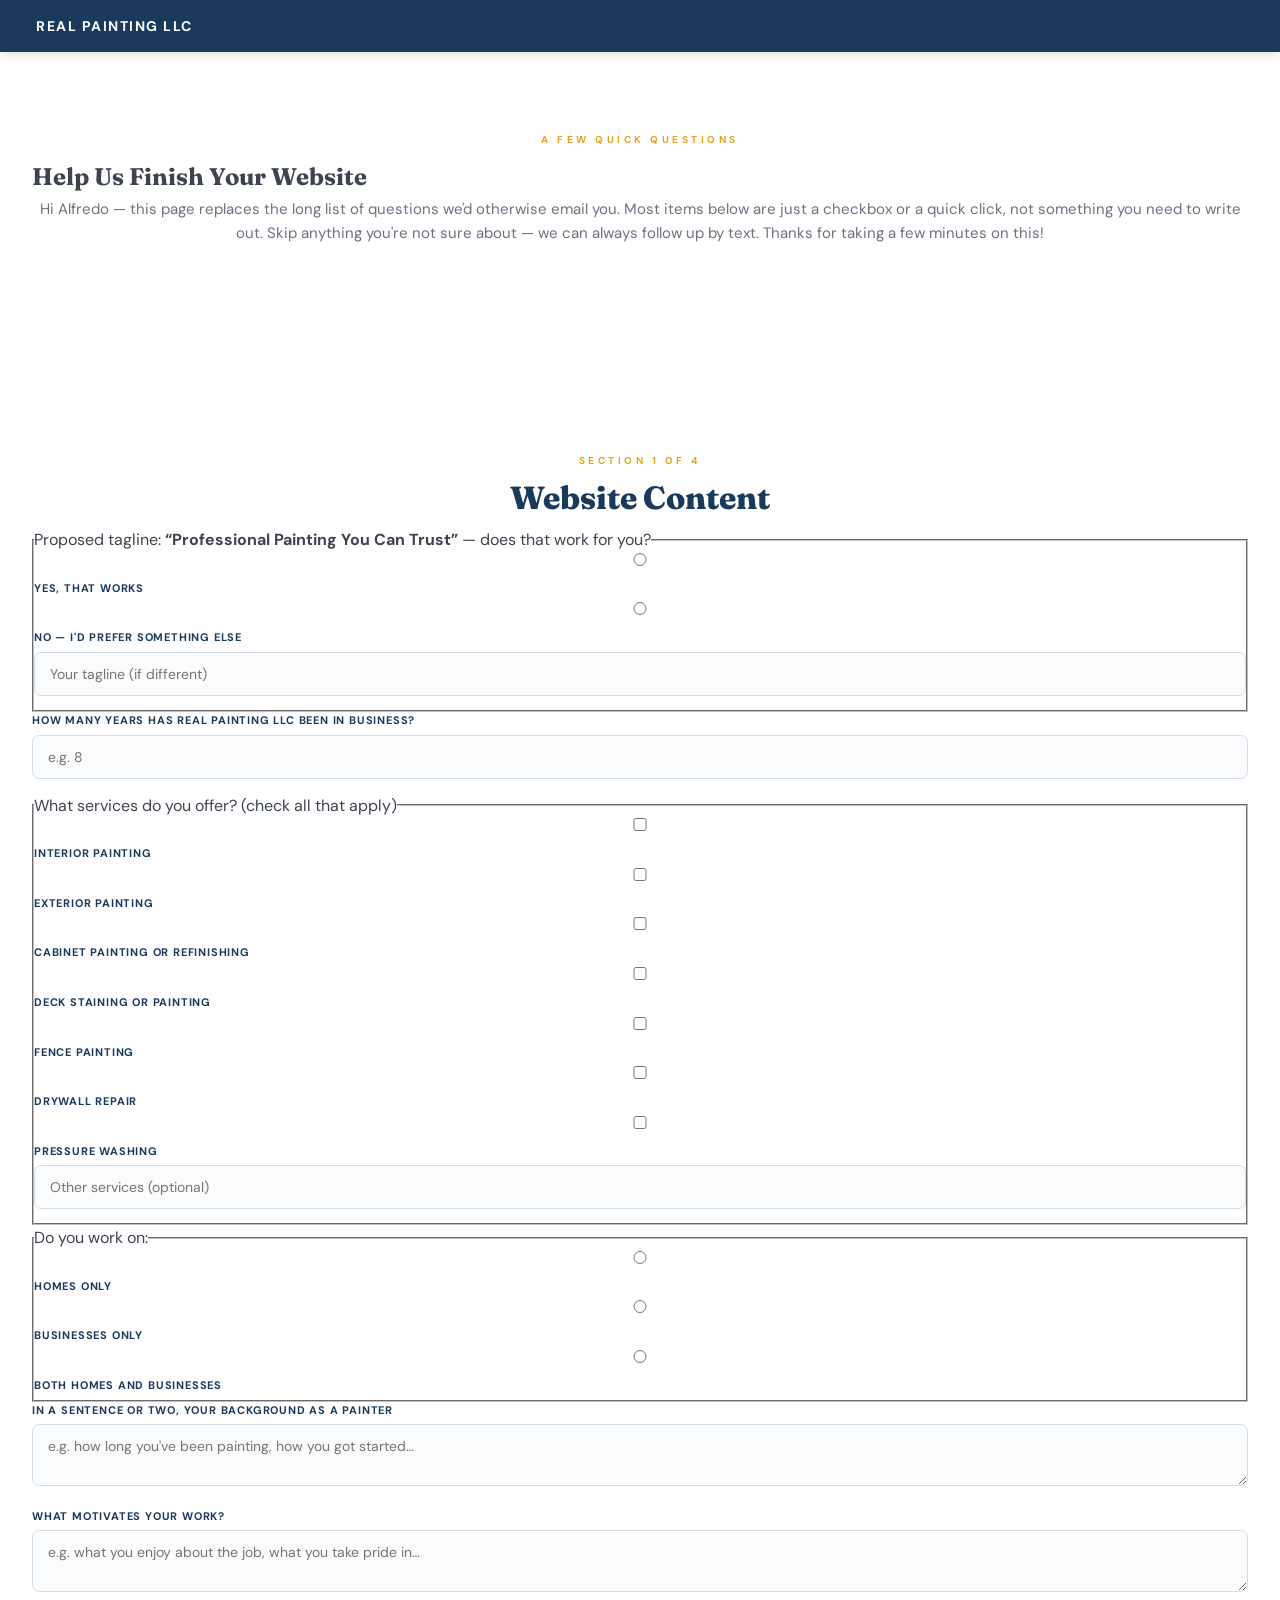
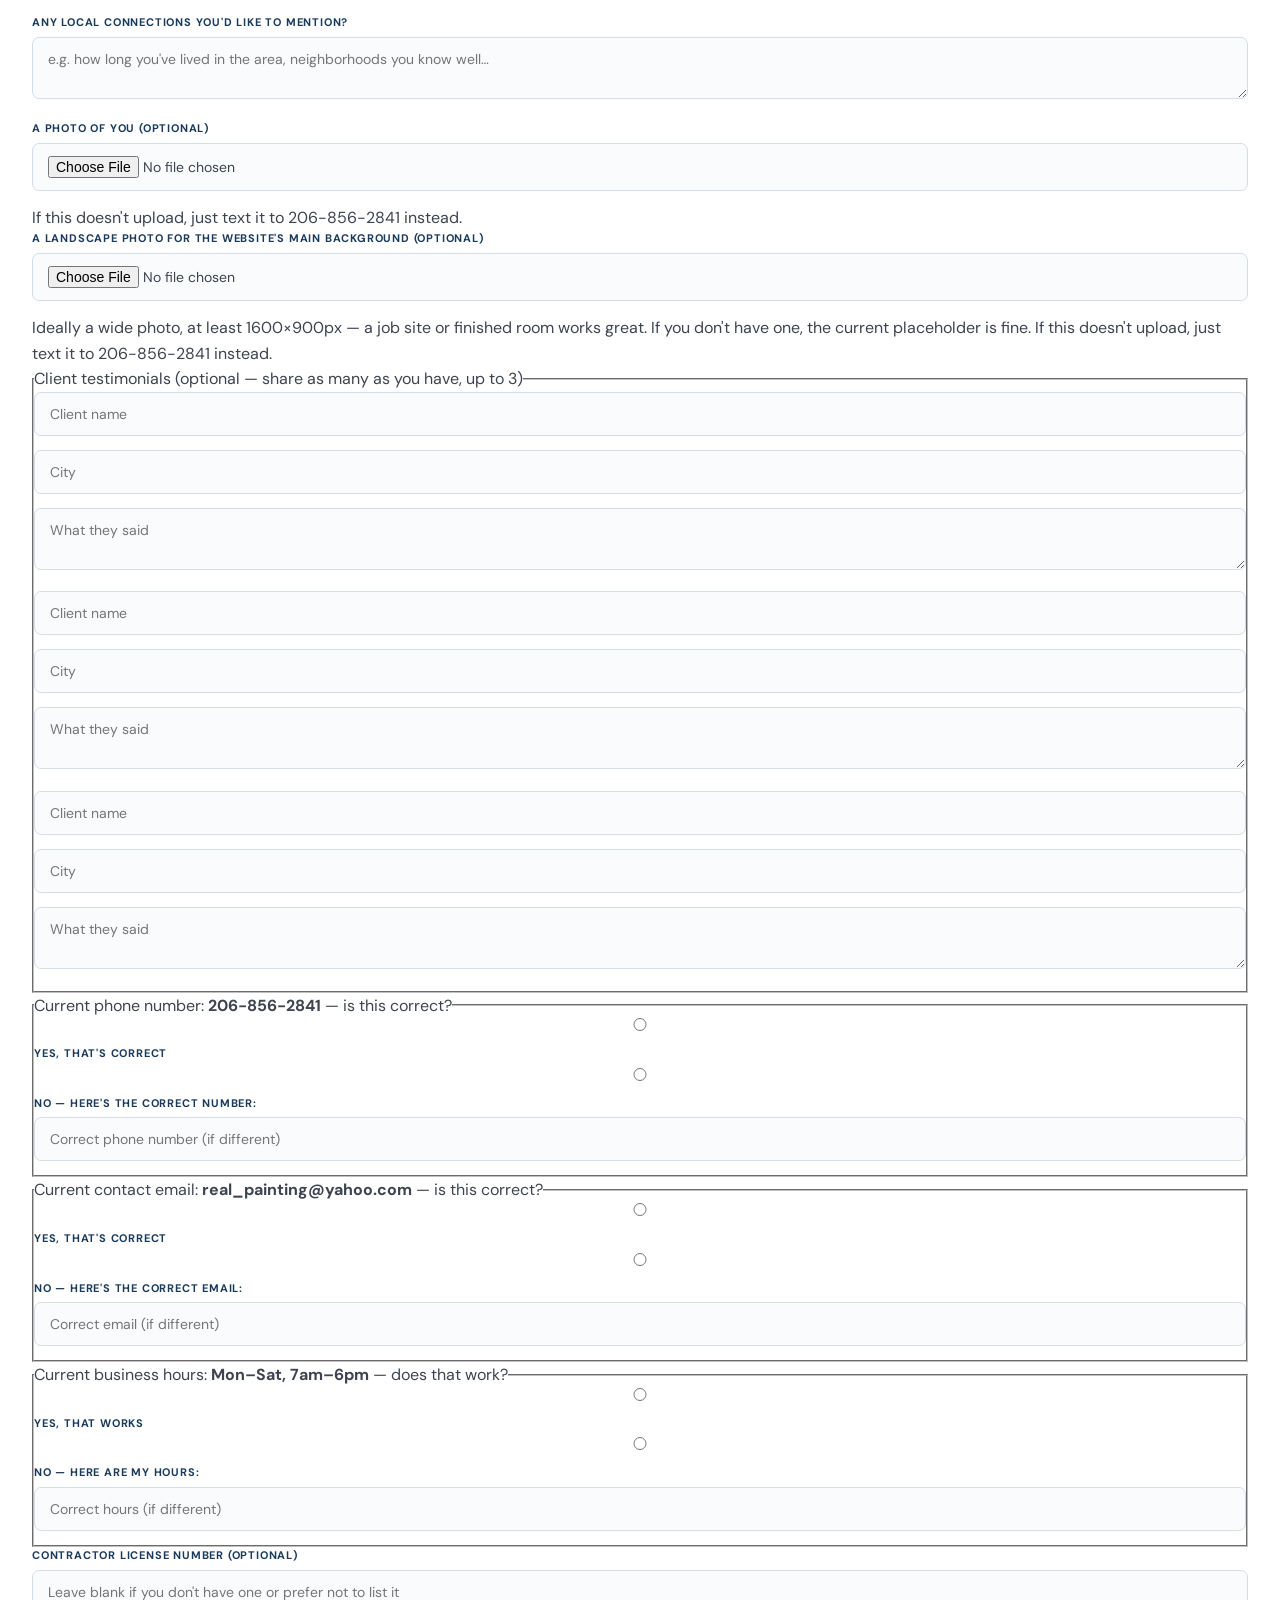
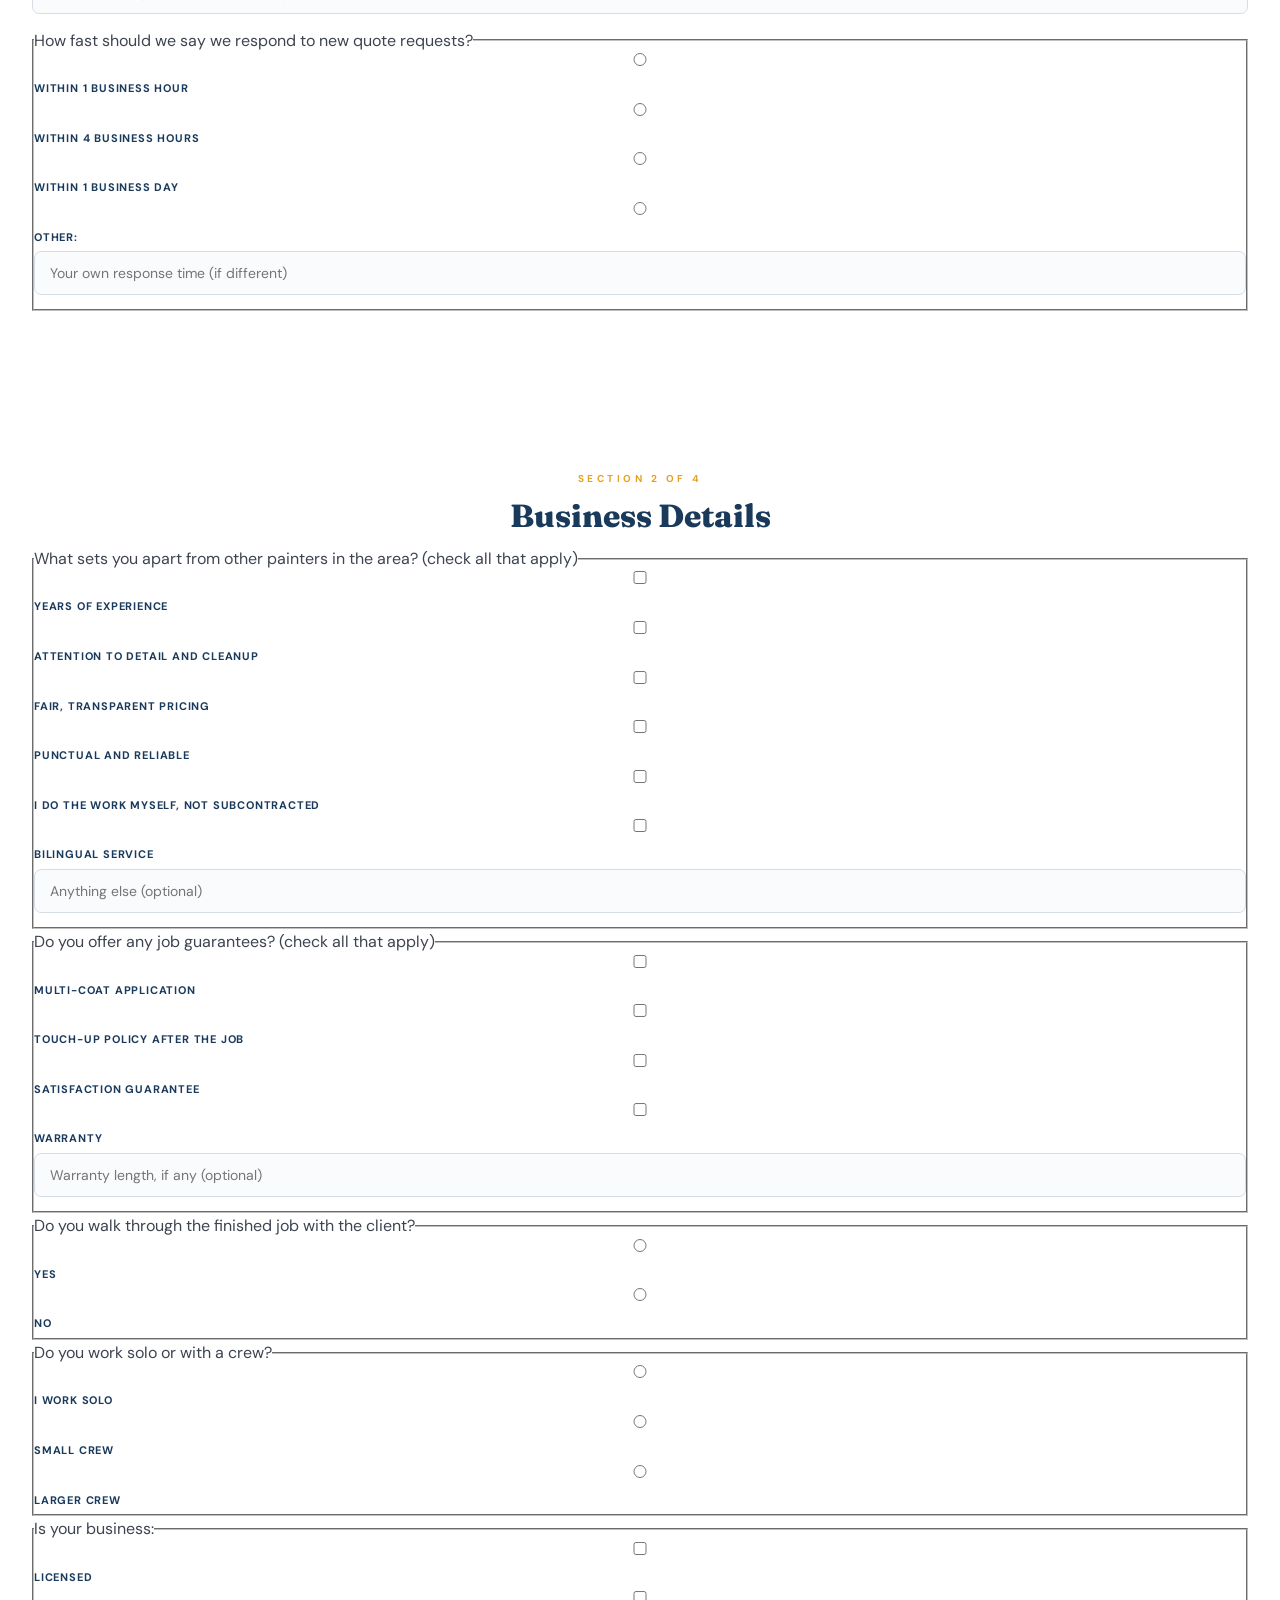
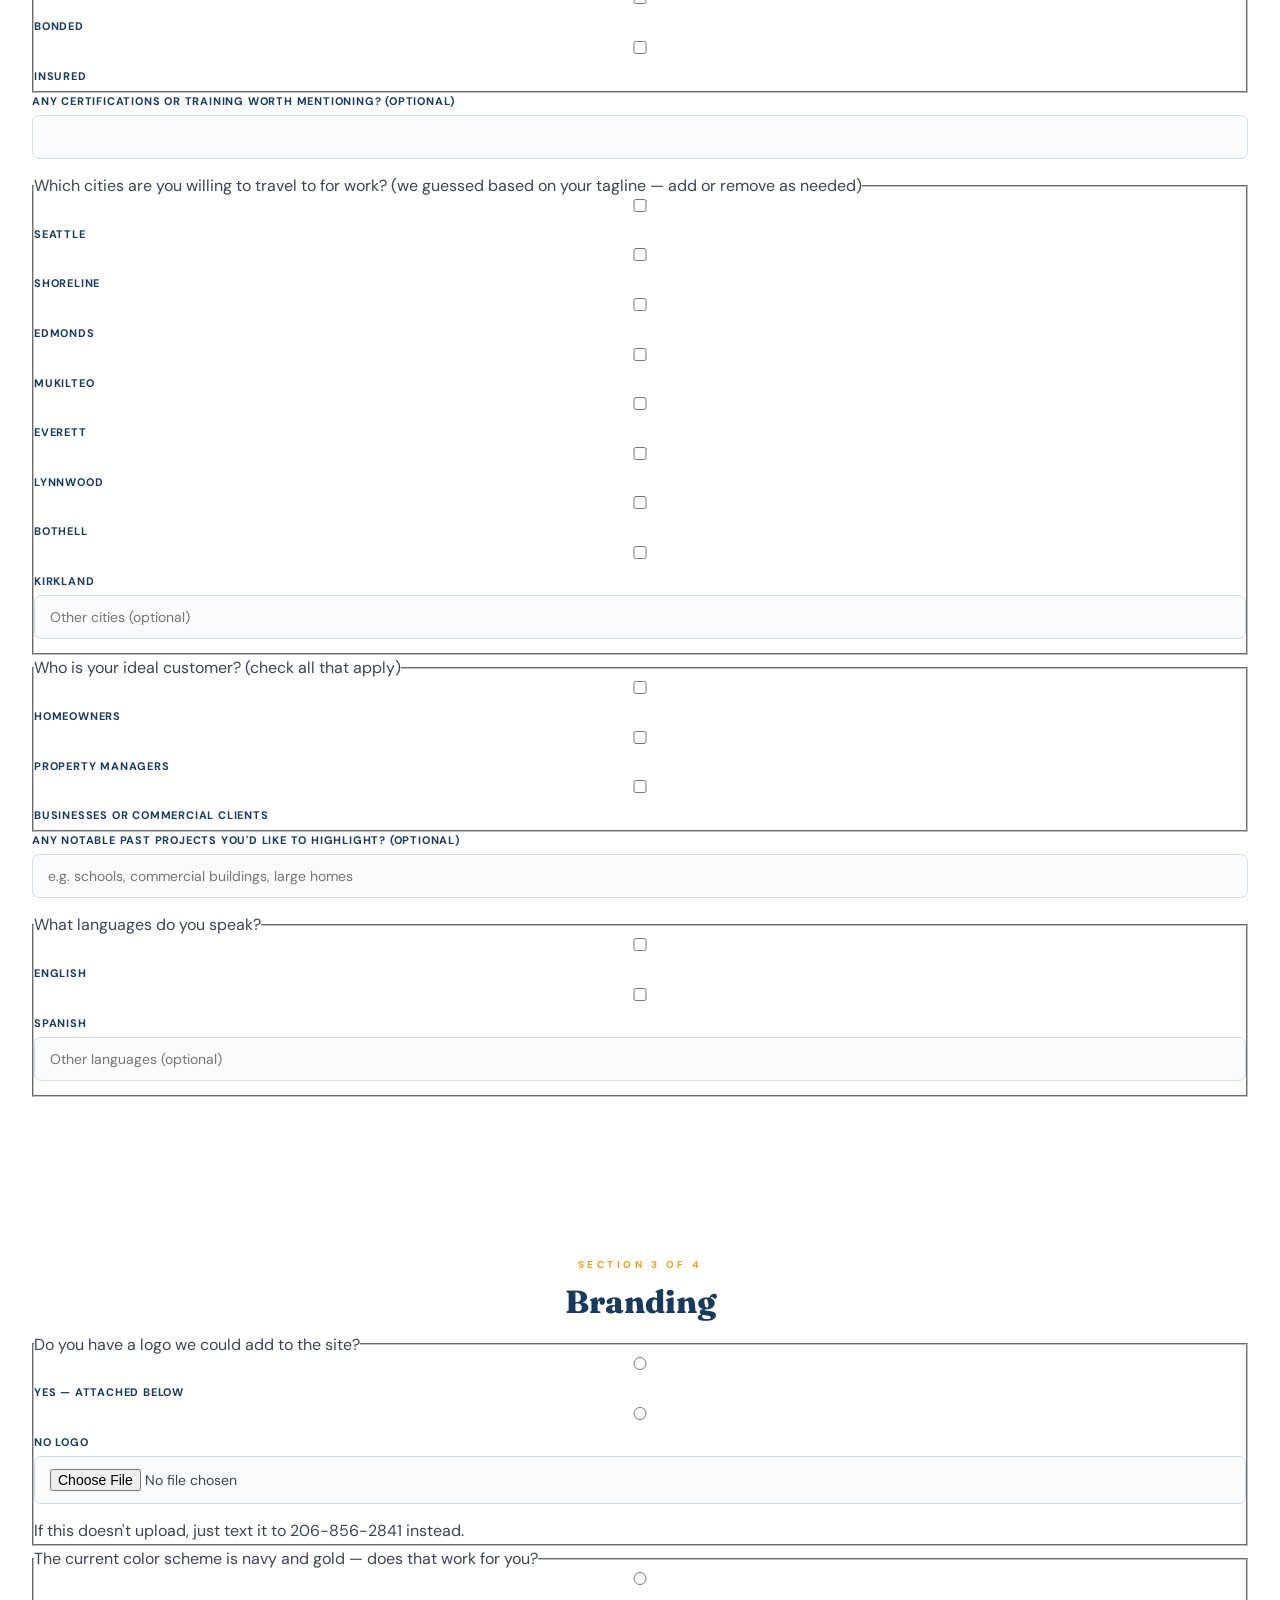
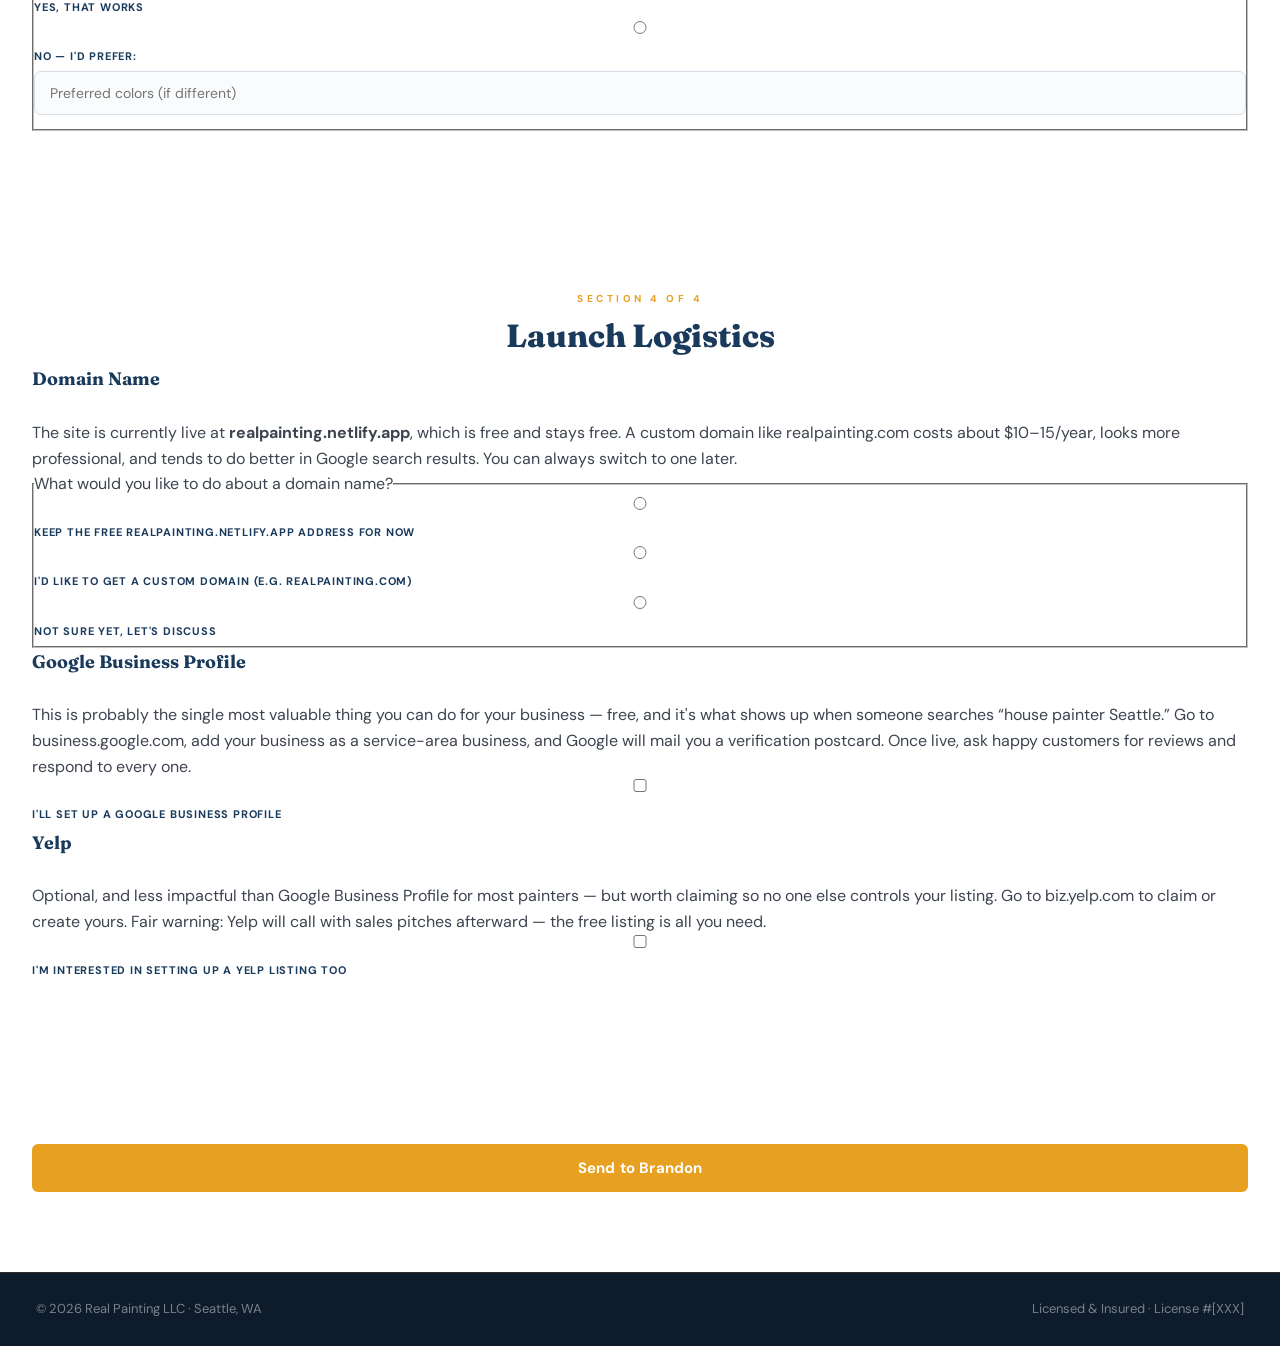
==== client-questions.html @ 7d9bef11 "feat: add client intake form page" ====
<!DOCTYPE html>
<html lang="en">
<head>
  <meta charset="UTF-8">
  <meta name="viewport" content="width=device-width, initial-scale=1.0">
  <meta name="robots" content="noindex, nofollow">
  <title>Real Painting LLC — A Few Quick Questions</title>
  <link rel="preconnect" href="https://fonts.googleapis.com">
  <link rel="preconnect" href="https://fonts.gstatic.com" crossorigin>
  <link href="https://fonts.googleapis.com/css2?family=DM+Sans:opsz,wght@9..40,400;9..40,500;9..40,600;9..40,700&family=Fraunces:opsz,wght@9..144,700;9..144,800&display=swap" rel="stylesheet">
  <link rel="stylesheet" href="style.css">
</head>
<body>

  <header>
    <nav id="main-nav" aria-label="Main navigation">
      <a href="index.html" class="nav-logo">REAL PAINTING LLC</a>
    </nav>
  </header>

  <main>

  <section id="intro">
    <p class="section-label">A FEW QUICK QUESTIONS</p>
    <h1>Help Us Finish Your Website</h1>
    <p class="section-intro">Hi Alfredo — this page replaces the long list of questions we'd otherwise email you. Most items below are just a checkbox or a quick click, not something you need to write out. Skip anything you're not sure about — we can always follow up by text. Thanks for taking a few minutes on this!</p>
  </section>

  <form name="client-intake" method="POST" action="/client-questions.html" data-netlify="true" netlify-honeypot="bot-field" class="contact-form" id="intake-form">
    <input type="hidden" name="form-name" value="client-intake">
    <p hidden>
      <label>Don't fill this out if you're human: <input name="bot-field"></label>
    </p>

    <section class="intake-section" id="website-content">
      <p class="section-label">SECTION 1 OF 4</p>
      <h2>Website Content</h2>
      <div class="intake-fields">

        <fieldset class="field">
          <legend class="field-question">Proposed tagline: <strong>&ldquo;Professional Painting You Can Trust&rdquo;</strong> — does that work for you?</legend>
          <div class="choice-group">
            <label class="choice"><input type="radio" name="tagline_ok" value="yes"> Yes, that works</label>
            <label class="choice"><input type="radio" name="tagline_ok" value="no"> No — I'd prefer something else</label>
          </div>
          <input type="text" name="tagline_alt" placeholder="Your tagline (if different)">
        </fieldset>

        <div class="field">
          <label for="years_in_business">How many years has Real Painting LLC been in business?</label>
          <input type="number" id="years_in_business" name="years_in_business" min="0" placeholder="e.g. 8">
        </div>

        <fieldset class="field">
          <legend class="field-question">What services do you offer? (check all that apply)</legend>
          <div class="choice-group">
            <label class="choice"><input type="checkbox" name="services" value="Interior painting"> Interior painting</label>
            <label class="choice"><input type="checkbox" name="services" value="Exterior painting"> Exterior painting</label>
            <label class="choice"><input type="checkbox" name="services" value="Cabinet painting or refinishing"> Cabinet painting or refinishing</label>
            <label class="choice"><input type="checkbox" name="services" value="Deck staining or painting"> Deck staining or painting</label>
            <label class="choice"><input type="checkbox" name="services" value="Fence painting"> Fence painting</label>
            <label class="choice"><input type="checkbox" name="services" value="Drywall repair"> Drywall repair</label>
            <label class="choice"><input type="checkbox" name="services" value="Pressure washing"> Pressure washing</label>
          </div>
          <input type="text" name="services_other" placeholder="Other services (optional)">
        </fieldset>

        <fieldset class="field">
          <legend class="field-question">Do you work on:</legend>
          <div class="choice-group">
            <label class="choice"><input type="radio" name="client_type" value="Homes only"> Homes only</label>
            <label class="choice"><input type="radio" name="client_type" value="Businesses only"> Businesses only</label>
            <label class="choice"><input type="radio" name="client_type" value="Both homes and businesses"> Both homes and businesses</label>
          </div>
        </fieldset>

        <div class="field">
          <label for="bio_background">In a sentence or two, your background as a painter</label>
          <textarea id="bio_background" name="bio_background" rows="2" placeholder="e.g. how long you've been painting, how you got started…"></textarea>
        </div>

        <div class="field">
          <label for="bio_motivation">What motivates your work?</label>
          <textarea id="bio_motivation" name="bio_motivation" rows="2" placeholder="e.g. what you enjoy about the job, what you take pride in…"></textarea>
        </div>

        <div class="field">
          <label for="bio_local">Any local connections you'd like to mention?</label>
          <textarea id="bio_local" name="bio_local" rows="2" placeholder="e.g. how long you've lived in the area, neighborhoods you know well…"></textarea>
        </div>

        <div class="field">
          <label for="headshot">A photo of you (optional)</label>
          <input type="file" id="headshot" name="headshot" accept="image/*">
          <p class="field-help">If this doesn't upload, just text it to 206-856-2841 instead.</p>
        </div>

        <div class="field">
          <label for="hero_photo">A landscape photo for the website's main background (optional)</label>
          <input type="file" id="hero_photo" name="hero_photo" accept="image/*">
          <p class="field-help">Ideally a wide photo, at least 1600×900px — a job site or finished room works great. If you don't have one, the current placeholder is fine. If this doesn't upload, just text it to 206-856-2841 instead.</p>
        </div>

        <fieldset class="field">
          <legend class="field-question">Client testimonials (optional — share as many as you have, up to 3)</legend>
          <div class="testimonial-fields">
            <input type="text" name="testimonial1_name" placeholder="Client name">
            <input type="text" name="testimonial1_city" placeholder="City">
            <textarea name="testimonial1_quote" rows="2" placeholder="What they said"></textarea>
          </div>
          <div class="testimonial-fields">
            <input type="text" name="testimonial2_name" placeholder="Client name">
            <input type="text" name="testimonial2_city" placeholder="City">
            <textarea name="testimonial2_quote" rows="2" placeholder="What they said"></textarea>
          </div>
          <div class="testimonial-fields">
            <input type="text" name="testimonial3_name" placeholder="Client name">
            <input type="text" name="testimonial3_city" placeholder="City">
            <textarea name="testimonial3_quote" rows="2" placeholder="What they said"></textarea>
          </div>
        </fieldset>

        <fieldset class="field">
          <legend class="field-question">Current phone number: <strong>206-856-2841</strong> — is this correct?</legend>
          <div class="choice-group">
            <label class="choice"><input type="radio" name="phone_ok" value="yes"> Yes, that's correct</label>
            <label class="choice"><input type="radio" name="phone_ok" value="no"> No — here's the correct number:</label>
          </div>
          <input type="text" name="phone_correction" placeholder="Correct phone number (if different)">
        </fieldset>

        <fieldset class="field">
          <legend class="field-question">Current contact email: <strong>real_painting@yahoo.com</strong> — is this correct?</legend>
          <div class="choice-group">
            <label class="choice"><input type="radio" name="email_ok" value="yes"> Yes, that's correct</label>
            <label class="choice"><input type="radio" name="email_ok" value="no"> No — here's the correct email:</label>
          </div>
          <input type="text" name="email_correction" placeholder="Correct email (if different)">
        </fieldset>

        <fieldset class="field">
          <legend class="field-question">Current business hours: <strong>Mon–Sat, 7am–6pm</strong> — does that work?</legend>
          <div class="choice-group">
            <label class="choice"><input type="radio" name="hours_ok" value="yes"> Yes, that works</label>
            <label class="choice"><input type="radio" name="hours_ok" value="no"> No — here are my hours:</label>
          </div>
          <input type="text" name="hours_correction" placeholder="Correct hours (if different)">
        </fieldset>

        <div class="field">
          <label for="license_number">Contractor license number (optional)</label>
          <input type="text" id="license_number" name="license_number" placeholder="Leave blank if you don't have one or prefer not to list it">
        </div>

        <fieldset class="field">
          <legend class="field-question">How fast should we say we respond to new quote requests?</legend>
          <div class="choice-group">
            <label class="choice"><input type="radio" name="response_time" value="Within 1 business hour"> Within 1 business hour</label>
            <label class="choice"><input type="radio" name="response_time" value="Within 4 business hours"> Within 4 business hours</label>
            <label class="choice"><input type="radio" name="response_time" value="Within 1 business day"> Within 1 business day</label>
            <label class="choice"><input type="radio" name="response_time" value="other"> Other:</label>
          </div>
          <input type="text" name="response_time_other" placeholder="Your own response time (if different)">
        </fieldset>

      </div>
    </section>

    <section class="intake-section" id="business-details">
      <p class="section-label">SECTION 2 OF 4</p>
      <h2>Business Details</h2>
      <div class="intake-fields">

        <fieldset class="field">
          <legend class="field-question">What sets you apart from other painters in the area? (check all that apply)</legend>
          <div class="choice-group">
            <label class="choice"><input type="checkbox" name="differentiators" value="Years of experience"> Years of experience</label>
            <label class="choice"><input type="checkbox" name="differentiators" value="Attention to detail and cleanup"> Attention to detail and cleanup</label>
            <label class="choice"><input type="checkbox" name="differentiators" value="Fair, transparent pricing"> Fair, transparent pricing</label>
            <label class="choice"><input type="checkbox" name="differentiators" value="Punctual and reliable"> Punctual and reliable</label>
            <label class="choice"><input type="checkbox" name="differentiators" value="I do the work myself, not subcontracted"> I do the work myself, not subcontracted</label>
            <label class="choice"><input type="checkbox" name="differentiators" value="Bilingual service"> Bilingual service</label>
          </div>
          <input type="text" name="differentiators_other" placeholder="Anything else (optional)">
        </fieldset>

        <fieldset class="field">
          <legend class="field-question">Do you offer any job guarantees? (check all that apply)</legend>
          <div class="choice-group">
            <label class="choice"><input type="checkbox" name="guarantees" value="Multi-coat application"> Multi-coat application</label>
            <label class="choice"><input type="checkbox" name="guarantees" value="Touch-up policy after the job"> Touch-up policy after the job</label>
            <label class="choice"><input type="checkbox" name="guarantees" value="Satisfaction guarantee"> Satisfaction guarantee</label>
            <label class="choice"><input type="checkbox" name="guarantees" value="Warranty"> Warranty</label>
          </div>
          <input type="text" name="warranty_length" placeholder="Warranty length, if any (optional)">
        </fieldset>

        <fieldset class="field">
          <legend class="field-question">Do you walk through the finished job with the client?</legend>
          <div class="choice-group">
            <label class="choice"><input type="radio" name="walkthrough" value="yes"> Yes</label>
            <label class="choice"><input type="radio" name="walkthrough" value="no"> No</label>
          </div>
        </fieldset>

        <fieldset class="field">
          <legend class="field-question">Do you work solo or with a crew?</legend>
          <div class="choice-group">
            <label class="choice"><input type="radio" name="crew_size" value="I work solo"> I work solo</label>
            <label class="choice"><input type="radio" name="crew_size" value="Small crew"> Small crew</label>
            <label class="choice"><input type="radio" name="crew_size" value="Larger crew"> Larger crew</label>
          </div>
        </fieldset>

        <fieldset class="field">
          <legend class="field-question">Is your business:</legend>
          <div class="choice-group">
            <label class="choice"><input type="checkbox" name="business_status" value="Licensed"> Licensed</label>
            <label class="choice"><input type="checkbox" name="business_status" value="Bonded"> Bonded</label>
            <label class="choice"><input type="checkbox" name="business_status" value="Insured"> Insured</label>
          </div>
        </fieldset>

        <div class="field">
          <label for="certifications">Any certifications or training worth mentioning? (optional)</label>
          <input type="text" id="certifications" name="certifications">
        </div>

        <fieldset class="field">
          <legend class="field-question">Which cities are you willing to travel to for work? (we guessed based on your tagline — add or remove as needed)</legend>
          <div class="choice-group">
            <label class="choice"><input type="checkbox" name="service_cities" value="Seattle"> Seattle</label>
            <label class="choice"><input type="checkbox" name="service_cities" value="Shoreline"> Shoreline</label>
            <label class="choice"><input type="checkbox" name="service_cities" value="Edmonds"> Edmonds</label>
            <label class="choice"><input type="checkbox" name="service_cities" value="Mukilteo"> Mukilteo</label>
            <label class="choice"><input type="checkbox" name="service_cities" value="Everett"> Everett</label>
            <label class="choice"><input type="checkbox" name="service_cities" value="Lynnwood"> Lynnwood</label>
            <label class="choice"><input type="checkbox" name="service_cities" value="Bothell"> Bothell</label>
            <label class="choice"><input type="checkbox" name="service_cities" value="Kirkland"> Kirkland</label>
          </div>
          <input type="text" name="service_cities_other" placeholder="Other cities (optional)">
        </fieldset>

        <fieldset class="field">
          <legend class="field-question">Who is your ideal customer? (check all that apply)</legend>
          <div class="choice-group">
            <label class="choice"><input type="checkbox" name="ideal_customer" value="Homeowners"> Homeowners</label>
            <label class="choice"><input type="checkbox" name="ideal_customer" value="Property managers"> Property managers</label>
            <label class="choice"><input type="checkbox" name="ideal_customer" value="Businesses or commercial clients"> Businesses or commercial clients</label>
          </div>
        </fieldset>

        <div class="field">
          <label for="notable_projects">Any notable past projects you'd like to highlight? (optional)</label>
          <input type="text" id="notable_projects" name="notable_projects" placeholder="e.g. schools, commercial buildings, large homes">
        </div>

        <fieldset class="field">
          <legend class="field-question">What languages do you speak?</legend>
          <div class="choice-group">
            <label class="choice"><input type="checkbox" name="languages" value="English"> English</label>
            <label class="choice"><input type="checkbox" name="languages" value="Spanish"> Spanish</label>
          </div>
          <input type="text" name="languages_other" placeholder="Other languages (optional)">
        </fieldset>

      </div>
    </section>

    <section class="intake-section" id="branding">
      <p class="section-label">SECTION 3 OF 4</p>
      <h2>Branding</h2>
      <div class="intake-fields">

        <fieldset class="field">
          <legend class="field-question">Do you have a logo we could add to the site?</legend>
          <div class="choice-group">
            <label class="choice"><input type="radio" name="has_logo" value="yes"> Yes — attached below</label>
            <label class="choice"><input type="radio" name="has_logo" value="no"> No logo</label>
          </div>
          <input type="file" name="logo_file" accept="image/*">
          <p class="field-help">If this doesn't upload, just text it to 206-856-2841 instead.</p>
        </fieldset>

        <fieldset class="field">
          <legend class="field-question">The current color scheme is navy and gold — does that work for you?</legend>
          <div class="choice-group">
            <label class="choice"><input type="radio" name="colors_ok" value="yes"> Yes, that works</label>
            <label class="choice"><input type="radio" name="colors_ok" value="no"> No — I'd prefer:</label>
          </div>
          <input type="text" name="colors_alt" placeholder="Preferred colors (if different)">
        </fieldset>

      </div>
    </section>

    <section class="intake-section" id="launch-logistics">
      <p class="section-label">SECTION 4 OF 4</p>
      <h2>Launch Logistics</h2>
      <div class="intake-fields">

        <div class="info-block">
          <h3>Domain Name</h3>
          <p>The site is currently live at <strong>realpainting.netlify.app</strong>, which is free and stays free. A custom domain like realpainting.com costs about $10–15/year, looks more professional, and tends to do better in Google search results. You can always switch to one later.</p>
        </div>
        <fieldset class="field">
          <legend class="field-question">What would you like to do about a domain name?</legend>
          <div class="choice-group">
            <label class="choice"><input type="radio" name="domain_decision" value="Keep the free address for now"> Keep the free realpainting.netlify.app address for now</label>
            <label class="choice"><input type="radio" name="domain_decision" value="I'd like a custom domain"> I'd like to get a custom domain (e.g. realpainting.com)</label>
            <label class="choice"><input type="radio" name="domain_decision" value="Not sure yet"> Not sure yet, let's discuss</label>
          </div>
        </fieldset>

        <div class="info-block">
          <h3>Google Business Profile</h3>
          <p>This is probably the single most valuable thing you can do for your business — free, and it's what shows up when someone searches &ldquo;house painter Seattle.&rdquo; Go to business.google.com, add your business as a service-area business, and Google will mail you a verification postcard. Once live, ask happy customers for reviews and respond to every one.</p>
        </div>
        <div class="field">
          <label class="choice"><input type="checkbox" name="gbp_ack" value="yes"> I'll set up a Google Business Profile</label>
        </div>

        <div class="info-block">
          <h3>Yelp</h3>
          <p>Optional, and less impactful than Google Business Profile for most painters — but worth claiming so no one else controls your listing. Go to biz.yelp.com to claim or create yours. Fair warning: Yelp will call with sales pitches afterward — the free listing is all you need.</p>
        </div>
        <div class="field">
          <label class="choice"><input type="checkbox" name="yelp_ack" value="yes"> I'm interested in setting up a Yelp listing too</label>
        </div>

      </div>
    </section>

    <section id="submit-section">
      <button type="submit" class="btn-primary">Send to Brandon</button>
      <p class="form-success" hidden>Thanks, Alfredo! We've got it — we'll be in touch.</p>
      <p class="form-error" hidden>Something went wrong. Please try again, or just text Brandon directly.</p>
    </section>

  </form>

  </main>

  <footer>
    <span>© 2026 Real Painting LLC · Seattle, WA</span>
    <span>Licensed &amp; Insured · License #[XXX]</span>
  </footer>

  <script src="script.js"></script>
</body>
</html>
---- style.css ----
/* ============================
   Google Fonts
   ============================ */
@import url('https://fonts.googleapis.com/css2?family=DM+Sans:opsz,wght@9..40,400;9..40,500;9..40,600;9..40,700&family=Fraunces:opsz,wght@9..144,700;9..144,800&display=swap');

/* ============================
   CSS Custom Properties
   ============================ */
:root {
  --navy: #1a3a5c;
  --navy-dark: #0f2133;
  --gold: #e8a020;
  --gold-glow: rgba(232, 160, 32, 0.35);
  --dark-footer: #0d1b2a;
  --light-bg: #eef2f7;
  --body-text: #3d4450;
  --muted-text: #6b7280;
  --border: #d5dde7;
  --white: #fff;

  --font-display: 'Fraunces', Georgia, serif;
  --font-body: 'DM Sans', system-ui, -apple-system, sans-serif;

  --ease-lift: transform 0.22s ease, box-shadow 0.22s ease;
}

/* ============================
   Animations
   ============================ */
@keyframes fadeUp {
  from { opacity: 0; transform: translateY(28px); }
  to   { opacity: 1; transform: translateY(0); }
}

@keyframes fadeIn {
  from { opacity: 0; }
  to   { opacity: 1; }
}

/* Scroll reveal */
.reveal {
  opacity: 0;
  transform: translateY(24px);
  transition: opacity 0.65s ease, transform 0.65s ease;
}
.reveal.visible {
  opacity: 1;
  transform: none;
}
.reveal[data-delay="1"] { transition-delay: 0.1s; }
.reveal[data-delay="2"] { transition-delay: 0.22s; }
.reveal[data-delay="3"] { transition-delay: 0.36s; }

/* ============================
   Reset
   ============================ */
*, *::before, *::after {
  box-sizing: border-box;
  margin: 0;
  padding: 0;
}

img {
  max-width: 100%;
  display: block;
}

a {
  text-decoration: none;
}

/* ============================
   Base
   ============================ */
html {
  scroll-behavior: smooth;
}

body {
  font-family: var(--font-body);
  color: var(--body-text);
  line-height: 1.6;
  -webkit-font-smoothing: antialiased;
}

h1, h2, h3 {
  font-family: var(--font-display);
}

/* ============================
   Shared Section Styles
   ============================ */
section {
  padding: 80px 32px;
}

.section-label {
  color: var(--gold);
  font-size: 10px;
  letter-spacing: 3.5px;
  font-weight: 700;
  margin-bottom: 10px;
  text-align: center;
  text-transform: uppercase;
  font-family: var(--font-body);
}

section h2 {
  color: var(--navy);
  font-size: 32px;
  font-weight: 800;
  text-align: center;
  margin-bottom: 10px;
  line-height: 1.2;
}

.section-intro {
  color: var(--muted-text);
  font-size: 15px;
  text-align: center;
  margin-bottom: 48px;
}

/* ============================
   Shared Buttons
   ============================ */
.btn-primary {
  display: inline-block;
  background: var(--gold);
  color: var(--white);
  padding: 14px 30px;
  border-radius: 6px;
  font-size: 15px;
  font-weight: 700;
  border: none;
  cursor: pointer;
  font-family: var(--font-body);
  transition: opacity 0.2s, transform 0.2s ease, box-shadow 0.2s ease;
  letter-spacing: 0.2px;
}

.btn-primary:hover {
  opacity: 0.95;
  transform: translateY(-2px);
  box-shadow: 0 8px 24px var(--gold-glow);
}

.btn-secondary {
  display: inline-block;
  border: 2px solid rgba(255, 255, 255, 0.55);
  color: var(--white);
  padding: 14px 30px;
  border-radius: 6px;
  font-size: 15px;
  font-family: var(--font-body);
  transition: border-color 0.2s, background 0.2s;
  letter-spacing: 0.2px;
}

.btn-secondary:hover {
  border-color: var(--white);
  background: rgba(255, 255, 255, 0.1);
}

/* ============================
   Form Labels
   ============================ */
.contact-form label {
  display: block;
  font-size: 11px;
  font-weight: 700;
  color: var(--navy);
  letter-spacing: 0.8px;
  margin-bottom: 5px;
  text-transform: uppercase;
  font-family: var(--font-body);
}

/* ============================
   Navigation
   ============================ */
header {
  position: sticky;
  top: 0;
  z-index: 100;
}

#main-nav {
  background: var(--navy);
  display: flex;
  justify-content: space-between;
  align-items: center;
  padding: 15px 36px;
  transition: background 0.35s ease, box-shadow 0.35s ease, backdrop-filter 0.35s ease;
  box-shadow: 0 2px 10px rgba(0, 0, 0, 0.15);
}

header.scrolled #main-nav {
  background: rgba(26, 58, 92, 0.9);
  backdrop-filter: blur(14px);
  -webkit-backdrop-filter: blur(14px);
  box-shadow: 0 4px 24px rgba(0, 0, 0, 0.28);
}

.nav-logo {
  color: var(--white);
  font-size: 14px;
  font-weight: 700;
  letter-spacing: 1.5px;
  font-family: var(--font-body);
}

#nav-links {
  list-style: none;
  display: flex;
  gap: 28px;
  align-items: center;
}

#nav-links a {
  color: rgba(255, 255, 255, 0.8);
  font-size: 13px;
  font-weight: 500;
  transition: color 0.2s;
  letter-spacing: 0.3px;
}

#nav-links a:hover {
  color: var(--white);
}

.nav-cta {
  background: var(--gold) !important;
  color: var(--white) !important;
  padding: 9px 18px;
  border-radius: 5px;
  font-weight: 700 !important;
  transition: transform 0.2s ease, box-shadow 0.2s ease !important;
}

.nav-cta:hover {
  transform: translateY(-1px) !important;
  box-shadow: 0 4px 14px var(--gold-glow) !important;
}

#nav-toggle {
  display: none;
  flex-direction: column;
  gap: 5px;
  background: none;
  border: none;
  cursor: pointer;
  padding: 4px;
}

#nav-toggle span {
  display: block;
  width: 24px;
  height: 2px;
  background: var(--white);
}

/* ============================
   Hero
   ============================ */
#hero {
  background-image:
    linear-gradient(rgba(12, 28, 46, 0.88), rgba(18, 42, 70, 0.82)),
    url('images/hero-bg.jpg');
  background-color: #1c4070;
  background-size: cover;
  background-position: center;
  padding: 110px 32px 120px;
  text-align: center;
  color: var(--white);
  position: relative;
  overflow: hidden;
}

#hero::before {
  content: '';
  position: absolute;
  inset: 0;
  background: radial-gradient(ellipse at 65% 45%, rgba(232, 160, 32, 0.08) 0%, transparent 68%);
  pointer-events: none;
}

.hero-content {
  max-width: 700px;
  margin: 0 auto;
  position: relative;
}

.eyebrow {
  color: rgba(240, 184, 74, 0.95);
  font-size: 10.5px;
  letter-spacing: 3.5px;
  font-weight: 700;
  margin-bottom: 18px;
  text-transform: uppercase;
  font-family: var(--font-body);
  animation: fadeUp 0.7s ease both;
}

#hero h1 {
  font-size: 52px;
  font-weight: 800;
  line-height: 1.1;
  margin-bottom: 0;
  color: var(--white);
  animation: fadeUp 0.7s 0.15s ease both;
}

.hero-accent-line {
  width: 52px;
  height: 3px;
  background: var(--gold);
  margin: 20px auto 22px;
  border-radius: 2px;
  animation: fadeIn 0.6s 0.35s ease both;
}

.hero-sub {
  color: rgba(255, 255, 255, 0.82);
  font-size: 17px;
  max-width: 500px;
  margin: 0 auto 40px;
  line-height: 1.65;
  animation: fadeUp 0.7s 0.35s ease both;
  font-family: var(--font-body);
}

.hero-ctas {
  display: flex;
  gap: 16px;
  justify-content: center;
  flex-wrap: wrap;
  animation: fadeUp 0.7s 0.5s ease both;
}

/* ============================
   Trust Bar
   ============================ */
#trust-bar {
  background: var(--gold);
  padding: 16px 32px;
  display: flex;
  justify-content: center;
  gap: 44px;
  flex-wrap: wrap;
}

#trust-bar span {
  color: var(--white);
  font-size: 13px;
  font-weight: 700;
  letter-spacing: 0.3px;
}

/* ============================
   Services
   ============================ */
#services {
  background: var(--white);
}

.services-grid {
  display: grid;
  grid-template-columns: repeat(3, 1fr);
  gap: 24px;
  max-width: 980px;
  margin: 0 auto;
}

.service-card {
  border: 1px solid var(--border);
  border-top: 4px solid var(--gold);
  border-radius: 10px;
  padding: 32px 28px;
  transition: var(--ease-lift);
  background: var(--white);
}

.service-card:hover {
  transform: translateY(-5px);
  box-shadow: 0 16px 40px rgba(26, 58, 92, 0.11);
  border-color: transparent;
  border-top-color: var(--gold);
}

.service-icon {
  font-size: 30px;
  margin-bottom: 14px;
  display: block;
}

.service-card h3 {
  color: var(--navy);
  font-size: 18px;
  font-weight: 700;
  margin-bottom: 10px;
  line-height: 1.2;
}

.service-card p {
  color: var(--muted-text);
  font-size: 14px;
  line-height: 1.65;
}

/* ============================
   About
   ============================ */
#about {
  background: var(--light-bg);
}

.about-inner {
  display: flex;
  gap: 56px;
  align-items: center;
  max-width: 980px;
  margin: 0 auto;
}

.about-text {
  flex: 1;
}

.about-text .section-label {
  text-align: left;
}

.about-text h2 {
  text-align: left;
  margin-bottom: 18px;
}

.about-text p {
  color: var(--body-text);
  font-size: 15px;
  line-height: 1.75;
  margin-bottom: 14px;
}

.about-badges {
  display: flex;
  gap: 12px;
  flex-wrap: wrap;
  margin-top: 16px;
}

.badge {
  background: var(--navy);
  color: var(--white);
  padding: 10px 20px;
  border-radius: 6px;
  font-size: 13px;
  font-weight: 600;
  letter-spacing: 0.2px;
}

.about-photo {
  width: 240px;
  height: 280px;
  background: linear-gradient(145deg, #5c86ae, var(--navy));
  border-radius: 16px;
  display: flex;
  align-items: center;
  justify-content: center;
  color: rgba(255, 255, 255, 0.4);
  font-size: 13px;
  flex-shrink: 0;
  text-align: center;
  box-shadow: 0 20px 50px rgba(26, 58, 92, 0.2);
}

/* ============================
   Gallery
   ============================ */
#gallery {
  background: var(--white);
}

.gallery-grid {
  display: grid;
  grid-template-columns: repeat(3, 1fr);
  gap: 14px;
  max-width: 980px;
  margin: 0 auto;
}

.gallery-item {
  aspect-ratio: 4 / 3;
  background: linear-gradient(135deg, #b0c4d8, #7a9ab5);
  border-radius: 8px;
  overflow: hidden;
  position: relative;
}

.gallery-item::after {
  content: '';
  position: absolute;
  inset: 0;
  background: rgba(26, 58, 92, 0.45);
  opacity: 0;
  transition: opacity 0.3s ease;
}

.gallery-item:hover::after {
  opacity: 1;
}

.gallery-item img {
  width: 100%;
  height: 100%;
  object-fit: cover;
  transition: transform 0.45s ease;
}

.gallery-item:hover img {
  transform: scale(1.06);
}

/* ============================
   Testimonials
   ============================ */
#testimonials {
  background: var(--navy);
  position: relative;
}

#testimonials::before {
  content: '';
  position: absolute;
  inset: 0;
  background: radial-gradient(ellipse at 80% 20%, rgba(232, 160, 32, 0.06) 0%, transparent 60%);
  pointer-events: none;
}

#testimonials .section-label {
  color: var(--gold);
}

#testimonials h2 {
  color: var(--white);
}

.testimonials-grid {
  display: grid;
  grid-template-columns: repeat(3, 1fr);
  gap: 24px;
  max-width: 980px;
  margin: 0 auto;
  position: relative;
}

.testimonial-card {
  background: rgba(255, 255, 255, 0.07);
  border-radius: 10px;
  border-left: 3px solid var(--gold);
  padding: 32px 28px 28px;
  position: relative;
  overflow: hidden;
  transition: background 0.2s ease;
}

.testimonial-card:hover {
  background: rgba(255, 255, 255, 0.11);
}

.testimonial-card::before {
  content: '\201C';
  position: absolute;
  top: 6px;
  right: 18px;
  font-size: 88px;
  font-family: var(--font-display);
  color: var(--gold);
  opacity: 0.2;
  line-height: 1;
  pointer-events: none;
}

.testimonial-card p {
  color: rgba(255, 255, 255, 0.88);
  font-size: 14px;
  line-height: 1.75;
  font-style: italic;
  margin-bottom: 18px;
  position: relative;
}

.testimonial-card cite {
  color: var(--gold);
  font-size: 12px;
  font-weight: 700;
  font-style: normal;
  letter-spacing: 0.8px;
  text-transform: uppercase;
}

/* ============================
   Contact
   ============================ */
#contact {
  background: var(--white);
}

.contact-header {
  text-align: center;
  margin-bottom: 48px;
}

.contact-header p:not(.section-label) {
  color: var(--muted-text);
  font-size: 14px;
}

.contact-inner {
  display: grid;
  grid-template-columns: 1fr 1fr;
  gap: 60px;
  max-width: 780px;
  margin: 0 auto;
}

.contact-info h3,
.contact-form h3 {
  color: var(--navy);
  font-size: 18px;
  font-weight: 700;
  margin-bottom: 26px;
}

.contact-item {
  margin-bottom: 22px;
}

.contact-label {
  color: var(--gold);
  font-size: 10px;
  letter-spacing: 1.5px;
  font-weight: 700;
  margin-bottom: 5px;
  text-transform: uppercase;
}

.contact-info a {
  color: var(--navy);
  font-size: 16px;
  font-weight: 600;
  transition: color 0.2s;
}

.contact-info a:hover {
  color: var(--gold);
}

.contact-info p:not(.contact-label) {
  color: var(--body-text);
  font-size: 14px;
}

.contact-form input,
.contact-form textarea {
  width: 100%;
  padding: 12px 15px;
  border: 1.5px solid var(--border);
  border-radius: 7px;
  font-size: 14px;
  font-family: var(--font-body);
  margin-bottom: 14px;
  color: var(--body-text);
  transition: border-color 0.2s, box-shadow 0.2s;
  background: #fafbfc;
}

.contact-form input:focus,
.contact-form textarea:focus {
  outline: none;
  border-color: var(--gold);
  box-shadow: 0 0 0 3px rgba(232, 160, 32, 0.18);
  background: var(--white);
}

.contact-form textarea {
  resize: vertical;
}

.form-success {
  color: #1d6a32;
  background: #e8f5ec;
  border: 1px solid #a8d5b5;
  border-radius: 7px;
  padding: 12px 16px;
  font-size: 14px;
  font-weight: 600;
  margin-top: 8px;
}

.form-error {
  color: #8b1f1f;
  background: #fff0f0;
  border: 1px solid #f0b8b8;
  border-radius: 7px;
  padding: 12px 16px;
  font-size: 14px;
  margin-top: 8px;
}

.contact-form .btn-primary {
  width: 100%;
  font-size: 15px;
  padding: 14px;
}

/* ============================
   Footer
   ============================ */
footer {
  background: var(--dark-footer);
  padding: 26px 36px;
  display: flex;
  justify-content: space-between;
  align-items: center;
  flex-wrap: wrap;
  gap: 8px;
  border-top: 1px solid rgba(232, 160, 32, 0.15);
}

footer span {
  color: rgba(255, 255, 255, 0.45);
  font-size: 13px;
}

/* ============================
   Responsive — 768px
   ============================ */
@media (max-width: 768px) {
  header {
    position: relative;
  }

  #nav-toggle {
    display: flex;
  }

  #nav-links {
    display: none;
    position: absolute;
    top: 100%;
    left: 0;
    right: 0;
    background: var(--navy);
    flex-direction: column;
    padding: 16px 24px;
    gap: 16px;
    box-shadow: 0 4px 12px rgba(0, 0, 0, 0.25);
    z-index: 99;
  }

  #nav-links.open {
    display: flex;
  }

  #hero {
    padding: 80px 24px 90px;
  }

  #hero h1 {
    font-size: 36px;
  }

  .hero-sub {
    font-size: 16px;
  }

  #trust-bar {
    gap: 16px;
    padding: 14px 24px;
  }

  section {
    padding: 64px 24px;
  }

  .services-grid {
    grid-template-columns: 1fr;
  }

  .about-inner {
    flex-direction: column;
  }

  .about-text .section-label,
  .about-text h2 {
    text-align: center;
  }

  .about-badges {
    justify-content: center;
  }

  .about-photo {
    width: 200px;
    height: 220px;
  }

  .gallery-grid {
    grid-template-columns: repeat(2, 1fr);
  }

  .testimonials-grid {
    grid-template-columns: 1fr;
  }

  .contact-inner {
    grid-template-columns: 1fr;
    gap: 40px;
  }

  footer {
    flex-direction: column;
    text-align: center;
  }
}

/* ============================
   Responsive — 480px
   ============================ */
@media (max-width: 480px) {
  #hero h1 {
    font-size: 30px;
  }

  .gallery-grid {
    grid-template-columns: 1fr;
  }
}

/* ============================
   Accessibility — keyboard focus
   ============================ */
:focus-visible {
  outline: 3px solid var(--gold);
  outline-offset: 2px;
}

.btn-primary:focus:not(:focus-visible),
.btn-secondary:focus:not(:focus-visible),
.nav-cta:focus:not(:focus-visible) {
  outline: none;
}
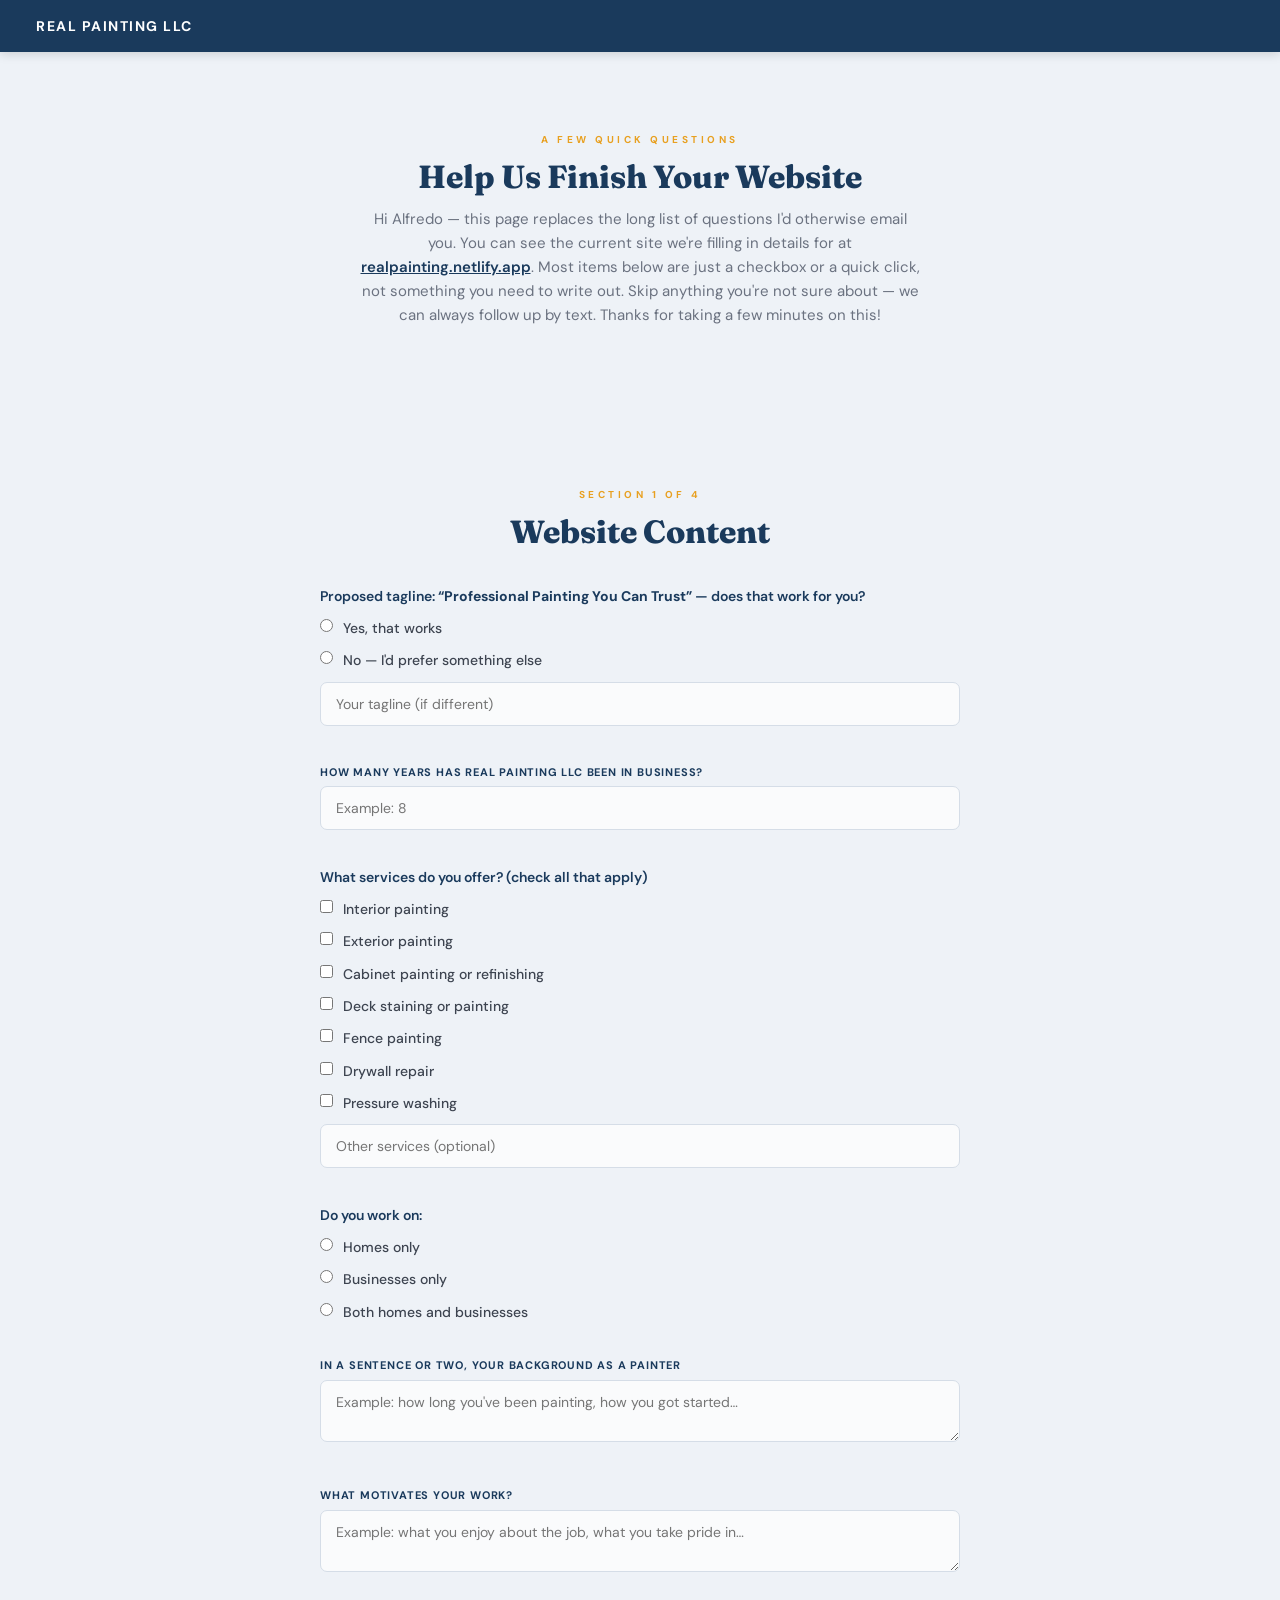
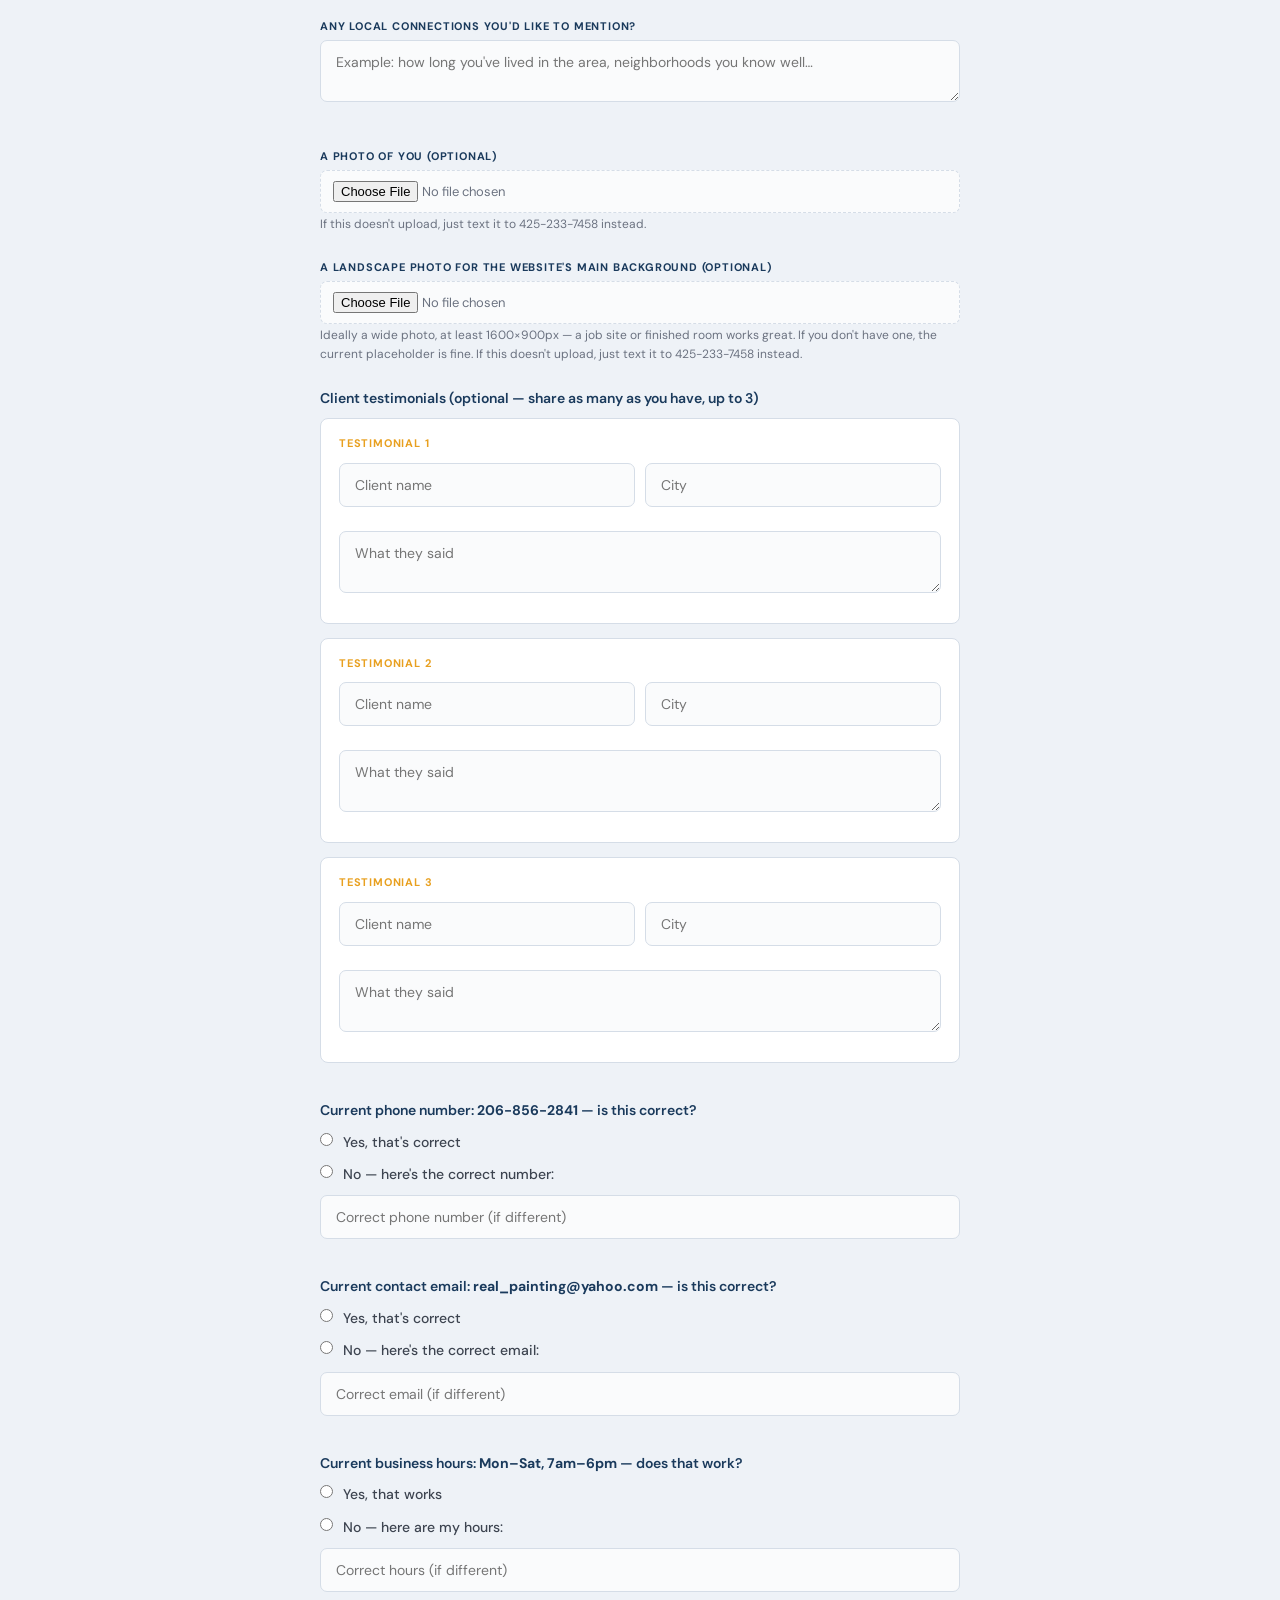
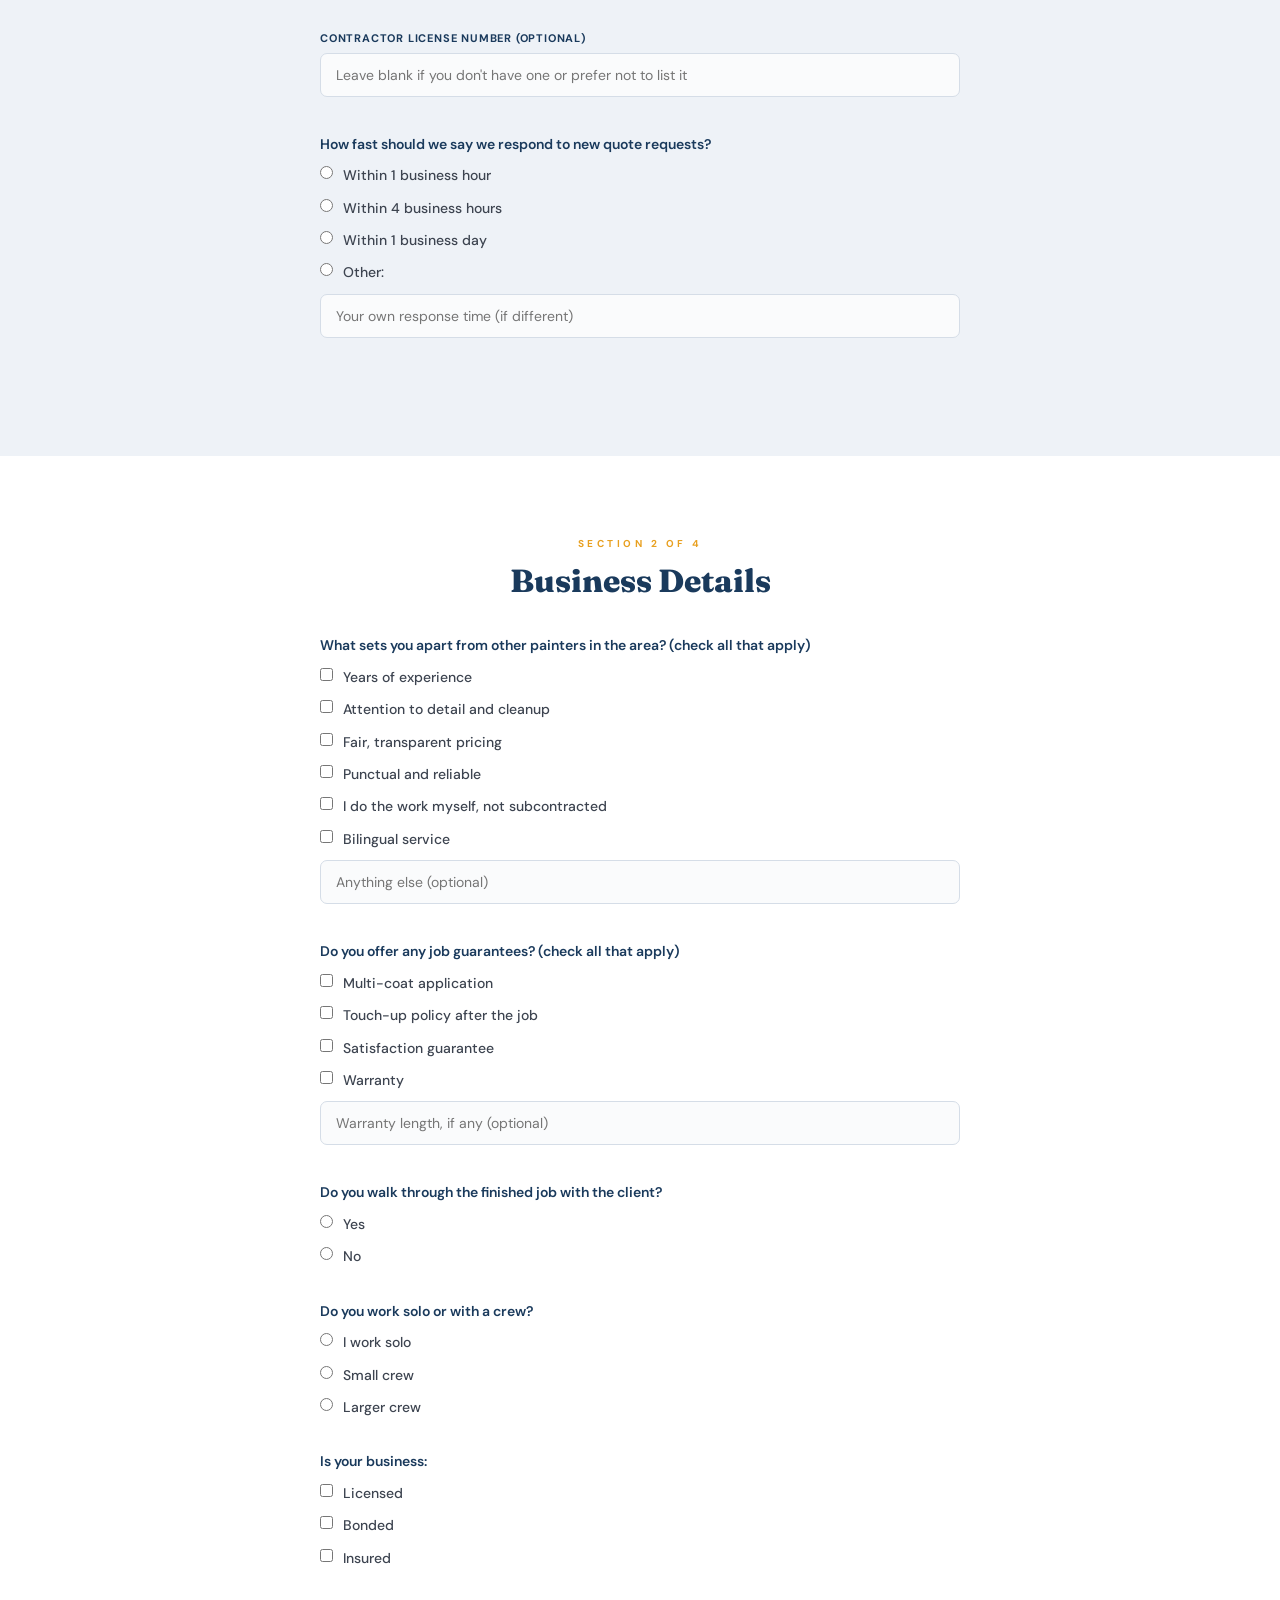
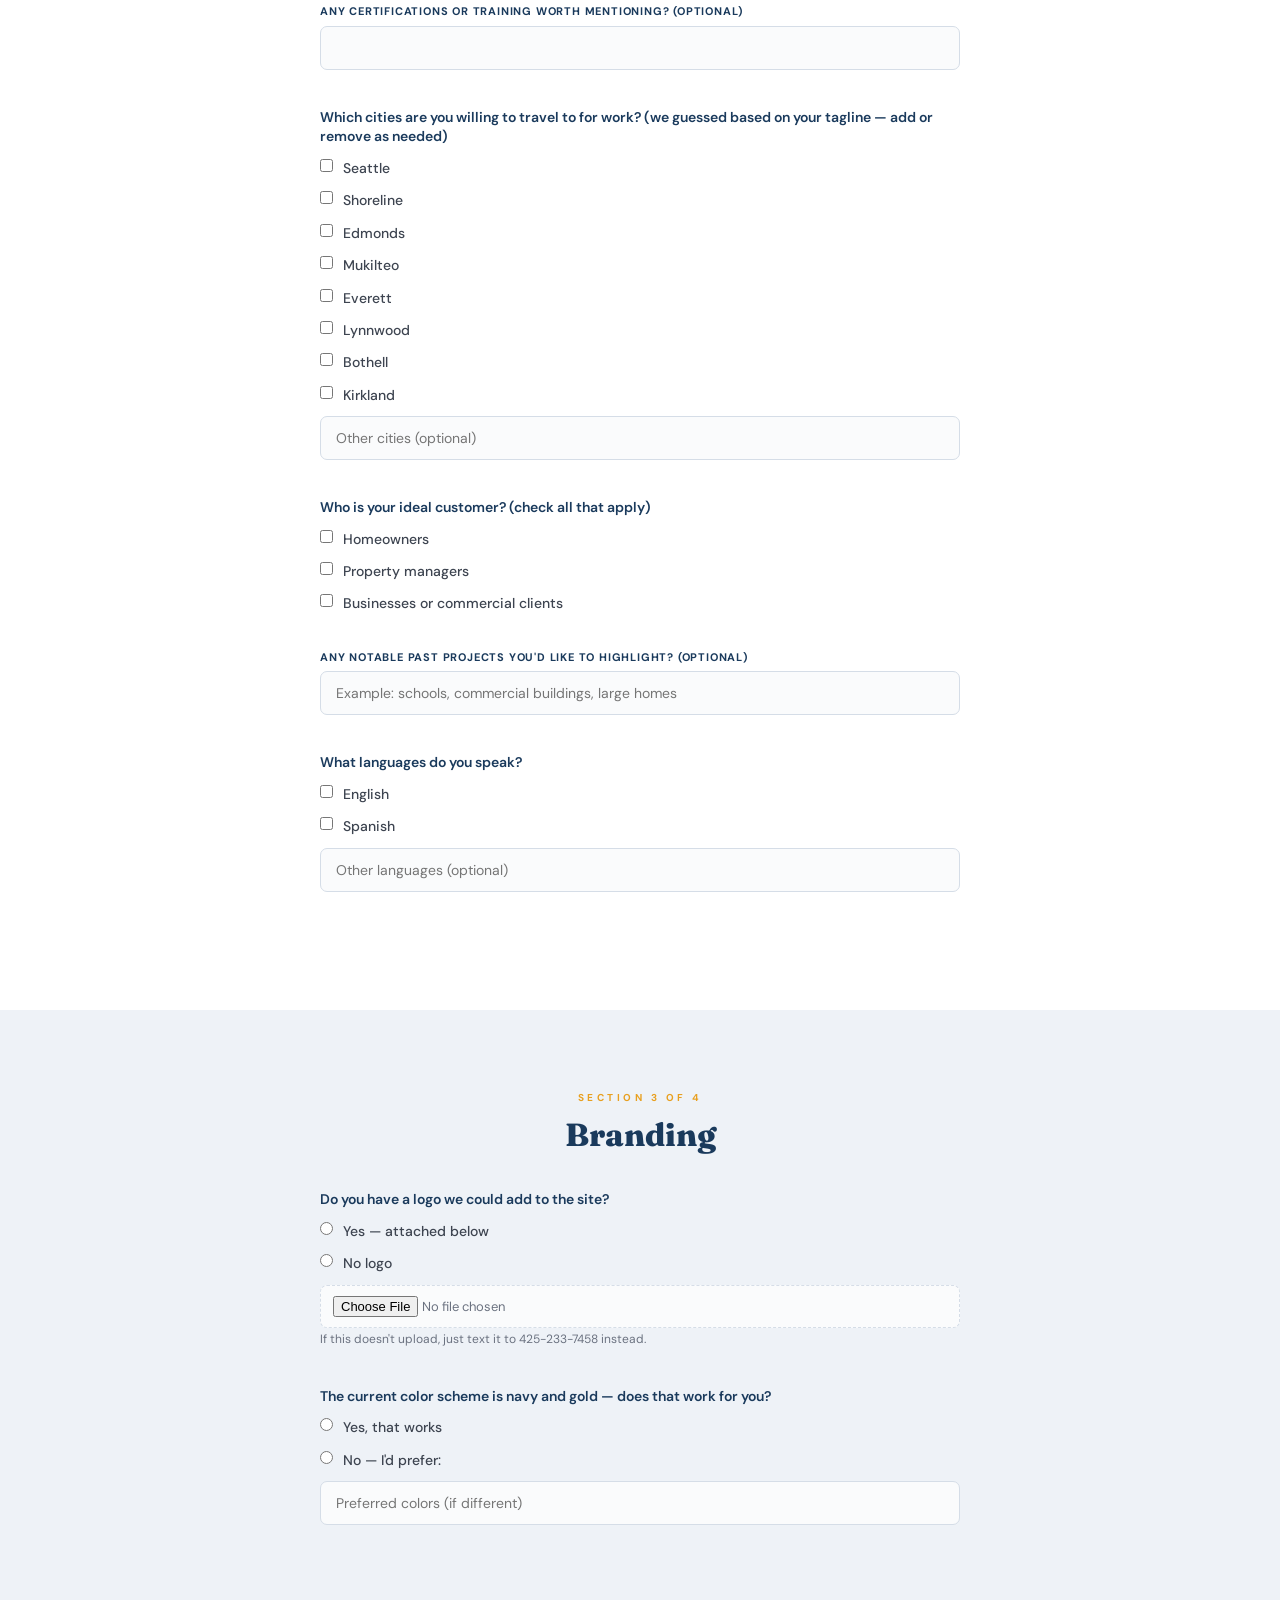
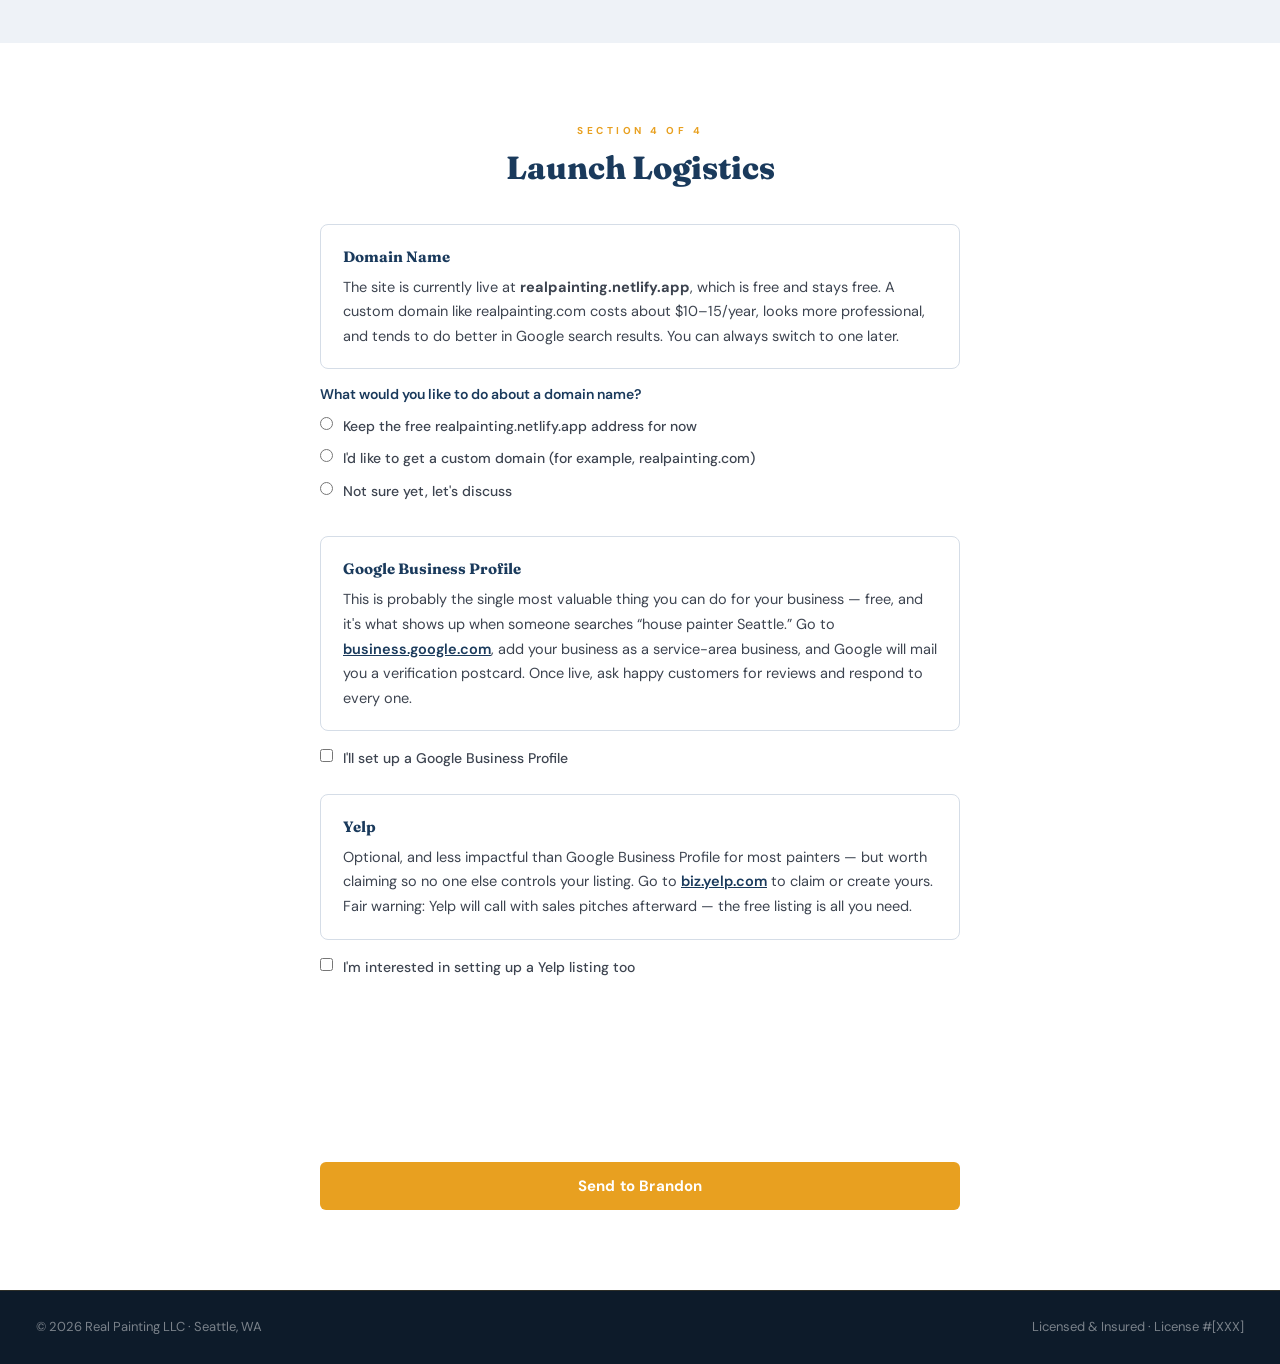
==== commit 8d6e3e84: "fix: address client feedback on intake form copy and styling Fix phone numbers in upload fallback no" ====
--- a/client-questions.html
+++ b/client-questions.html
@@ -23,7 +23,7 @@
   <section id="intro">
     <p class="section-label">A FEW QUICK QUESTIONS</p>
     <h1>Help Us Finish Your Website</h1>
-    <p class="section-intro">Hi Alfredo — this page replaces the long list of questions we'd otherwise email you. Most items below are just a checkbox or a quick click, not something you need to write out. Skip anything you're not sure about — we can always follow up by text. Thanks for taking a few minutes on this!</p>
+    <p class="section-intro">Hi Alfredo — this page replaces the long list of questions I'd otherwise email you. You can see the current site we're filling in details for at <a href="https://realpainting.netlify.app/" target="_blank" rel="noopener">realpainting.netlify.app</a>. Most items below are just a checkbox or a quick click, not something you need to write out. Skip anything you're not sure about — we can always follow up by text. Thanks for taking a few minutes on this!</p>
   </section>
 
   <form name="client-intake" method="POST" action="/client-questions.html" data-netlify="true" netlify-honeypot="bot-field" class="contact-form" id="intake-form">
@@ -48,7 +48,7 @@
 
         <div class="field">
           <label for="years_in_business">How many years has Real Painting LLC been in business?</label>
-          <input type="number" id="years_in_business" name="years_in_business" min="0" placeholder="e.g. 8">
+          <input type="number" id="years_in_business" name="years_in_business" min="0" placeholder="Example: 8">
         </div>
 
         <fieldset class="field">
@@ -76,47 +76,56 @@
 
         <div class="field">
           <label for="bio_background">In a sentence or two, your background as a painter</label>
-          <textarea id="bio_background" name="bio_background" rows="2" placeholder="e.g. how long you've been painting, how you got started…"></textarea>
+          <textarea id="bio_background" name="bio_background" rows="2" placeholder="Example: how long you've been painting, how you got started…"></textarea>
         </div>
 
         <div class="field">
           <label for="bio_motivation">What motivates your work?</label>
-          <textarea id="bio_motivation" name="bio_motivation" rows="2" placeholder="e.g. what you enjoy about the job, what you take pride in…"></textarea>
+          <textarea id="bio_motivation" name="bio_motivation" rows="2" placeholder="Example: what you enjoy about the job, what you take pride in…"></textarea>
         </div>
 
         <div class="field">
           <label for="bio_local">Any local connections you'd like to mention?</label>
-          <textarea id="bio_local" name="bio_local" rows="2" placeholder="e.g. how long you've lived in the area, neighborhoods you know well…"></textarea>
+          <textarea id="bio_local" name="bio_local" rows="2" placeholder="Example: how long you've lived in the area, neighborhoods you know well…"></textarea>
         </div>
 
         <div class="field">
           <label for="headshot">A photo of you (optional)</label>
           <input type="file" id="headshot" name="headshot" accept="image/*">
-          <p class="field-help">If this doesn't upload, just text it to 206-856-2841 instead.</p>
+          <p class="field-help">If this doesn't upload, just text it to 425-233-7458 instead.</p>
         </div>
 
         <div class="field">
           <label for="hero_photo">A landscape photo for the website's main background (optional)</label>
           <input type="file" id="hero_photo" name="hero_photo" accept="image/*">
-          <p class="field-help">Ideally a wide photo, at least 1600×900px — a job site or finished room works great. If you don't have one, the current placeholder is fine. If this doesn't upload, just text it to 206-856-2841 instead.</p>
+          <p class="field-help">Ideally a wide photo, at least 1600×900px — a job site or finished room works great. If you don't have one, the current placeholder is fine. If this doesn't upload, just text it to 425-233-7458 instead.</p>
         </div>
 
         <fieldset class="field">
           <legend class="field-question">Client testimonials (optional — share as many as you have, up to 3)</legend>
-          <div class="testimonial-fields">
-            <input type="text" name="testimonial1_name" placeholder="Client name">
-            <input type="text" name="testimonial1_city" placeholder="City">
-            <textarea name="testimonial1_quote" rows="2" placeholder="What they said"></textarea>
-          </div>
-          <div class="testimonial-fields">
-            <input type="text" name="testimonial2_name" placeholder="Client name">
-            <input type="text" name="testimonial2_city" placeholder="City">
-            <textarea name="testimonial2_quote" rows="2" placeholder="What they said"></textarea>
-          </div>
-          <div class="testimonial-fields">
-            <input type="text" name="testimonial3_name" placeholder="Client name">
-            <input type="text" name="testimonial3_city" placeholder="City">
-            <textarea name="testimonial3_quote" rows="2" placeholder="What they said"></textarea>
+          <div class="testimonial-group">
+            <p class="testimonial-label">Testimonial 1</p>
+            <div class="testimonial-fields">
+              <input type="text" name="testimonial1_name" placeholder="Client name">
+              <input type="text" name="testimonial1_city" placeholder="City">
+              <textarea name="testimonial1_quote" rows="2" placeholder="What they said"></textarea>
+            </div>
+          </div>
+          <div class="testimonial-group">
+            <p class="testimonial-label">Testimonial 2</p>
+            <div class="testimonial-fields">
+              <input type="text" name="testimonial2_name" placeholder="Client name">
+              <input type="text" name="testimonial2_city" placeholder="City">
+              <textarea name="testimonial2_quote" rows="2" placeholder="What they said"></textarea>
+            </div>
+          </div>
+          <div class="testimonial-group">
+            <p class="testimonial-label">Testimonial 3</p>
+            <div class="testimonial-fields">
+              <input type="text" name="testimonial3_name" placeholder="Client name">
+              <input type="text" name="testimonial3_city" placeholder="City">
+              <textarea name="testimonial3_quote" rows="2" placeholder="What they said"></textarea>
+            </div>
           </div>
         </fieldset>
 
@@ -252,7 +261,7 @@
 
         <div class="field">
           <label for="notable_projects">Any notable past projects you'd like to highlight? (optional)</label>
-          <input type="text" id="notable_projects" name="notable_projects" placeholder="e.g. schools, commercial buildings, large homes">
+          <input type="text" id="notable_projects" name="notable_projects" placeholder="Example: schools, commercial buildings, large homes">
         </div>
 
         <fieldset class="field">
@@ -279,7 +288,7 @@
             <label class="choice"><input type="radio" name="has_logo" value="no"> No logo</label>
           </div>
           <input type="file" name="logo_file" accept="image/*">
-          <p class="field-help">If this doesn't upload, just text it to 206-856-2841 instead.</p>
+          <p class="field-help">If this doesn't upload, just text it to 425-233-7458 instead.</p>
         </fieldset>
 
         <fieldset class="field">
@@ -307,14 +316,14 @@
           <legend class="field-question">What would you like to do about a domain name?</legend>
           <div class="choice-group">
             <label class="choice"><input type="radio" name="domain_decision" value="Keep the free address for now"> Keep the free realpainting.netlify.app address for now</label>
-            <label class="choice"><input type="radio" name="domain_decision" value="I'd like a custom domain"> I'd like to get a custom domain (e.g. realpainting.com)</label>
+            <label class="choice"><input type="radio" name="domain_decision" value="I'd like a custom domain"> I'd like to get a custom domain (for example, realpainting.com)</label>
             <label class="choice"><input type="radio" name="domain_decision" value="Not sure yet"> Not sure yet, let's discuss</label>
           </div>
         </fieldset>
 
         <div class="info-block">
           <h3>Google Business Profile</h3>
-          <p>This is probably the single most valuable thing you can do for your business — free, and it's what shows up when someone searches &ldquo;house painter Seattle.&rdquo; Go to business.google.com, add your business as a service-area business, and Google will mail you a verification postcard. Once live, ask happy customers for reviews and respond to every one.</p>
+          <p>This is probably the single most valuable thing you can do for your business — free, and it's what shows up when someone searches &ldquo;house painter Seattle.&rdquo; Go to <a href="https://business.google.com" target="_blank" rel="noopener">business.google.com</a>, add your business as a service-area business, and Google will mail you a verification postcard. Once live, ask happy customers for reviews and respond to every one.</p>
         </div>
         <div class="field">
           <label class="choice"><input type="checkbox" name="gbp_ack" value="yes"> I'll set up a Google Business Profile</label>
@@ -322,7 +331,7 @@
 
         <div class="info-block">
           <h3>Yelp</h3>
-          <p>Optional, and less impactful than Google Business Profile for most painters — but worth claiming so no one else controls your listing. Go to biz.yelp.com to claim or create yours. Fair warning: Yelp will call with sales pitches afterward — the free listing is all you need.</p>
+          <p>Optional, and less impactful than Google Business Profile for most painters — but worth claiming so no one else controls your listing. Go to <a href="https://biz.yelp.com" target="_blank" rel="noopener">biz.yelp.com</a> to claim or create yours. Fair warning: Yelp will call with sales pitches afterward — the free listing is all you need.</p>
         </div>
         <div class="field">
           <label class="choice"><input type="checkbox" name="yelp_ack" value="yes"> I'm interested in setting up a Yelp listing too</label>
--- a/style.css
+++ b/style.css
@@ -105,7 +105,8 @@
   font-family: var(--font-body);
 }
 
-section h2 {
+section h2,
+section h1 {
   color: var(--navy);
   font-size: 32px;
   font-weight: 800;
@@ -716,6 +717,170 @@
 }
 
 /* ============================
+   Intake Form Page
+   ============================ */
+#intro {
+  background: var(--light-bg);
+  text-align: center;
+}
+
+#intro .section-intro {
+  max-width: 560px;
+  margin: 0 auto;
+}
+
+.intake-section:nth-of-type(odd) {
+  background: var(--light-bg);
+}
+
+.intake-section:nth-of-type(even) {
+  background: var(--white);
+}
+
+.intake-fields {
+  max-width: 640px;
+  margin: 36px auto 0;
+}
+
+.field {
+  border: none;
+  padding: 0;
+  margin: 0 0 24px;
+}
+
+.field-question {
+  display: block;
+  font-size: 14px;
+  font-weight: 600;
+  color: var(--navy);
+  margin-bottom: 10px;
+  line-height: 1.4;
+}
+
+.choice-group {
+  display: flex;
+  flex-direction: column;
+  gap: 10px;
+  margin-bottom: 10px;
+}
+
+.contact-form label.choice {
+  display: flex;
+  align-items: flex-start;
+  font-size: 14px;
+  font-weight: 500;
+  text-transform: none;
+  letter-spacing: normal;
+  color: var(--body-text);
+  margin-bottom: 0;
+  cursor: pointer;
+}
+
+.contact-form input[type="radio"],
+.contact-form input[type="checkbox"] {
+  width: auto;
+  padding: 0;
+  margin: 2px 10px 0 0;
+  border: none;
+  background: none;
+  flex-shrink: 0;
+}
+
+.contact-form input[type="file"] {
+  width: 100%;
+  padding: 10px 12px;
+  border: 1.5px dashed var(--border);
+  background: #fafbfc;
+  font-size: 13px;
+  color: var(--muted-text);
+  margin-bottom: 6px;
+}
+
+.field-help {
+  font-size: 12px;
+  color: var(--muted-text);
+  margin: -4px 0 14px;
+}
+
+.info-block {
+  background: var(--white);
+  border: 1px solid var(--border);
+  border-radius: 8px;
+  padding: 20px 22px;
+  margin-bottom: 16px;
+}
+
+.info-block h3 {
+  color: var(--navy);
+  font-size: 15px;
+  font-weight: 700;
+  margin-bottom: 6px;
+}
+
+.info-block p {
+  color: var(--body-text);
+  font-size: 14.5px;
+  line-height: 1.7;
+}
+
+.info-block a,
+.section-intro a {
+  color: var(--navy);
+  font-weight: 600;
+  text-decoration: underline;
+}
+
+.info-block a:hover,
+.section-intro a:hover {
+  color: var(--gold);
+}
+
+.testimonial-group {
+  background: var(--white);
+  border: 1px solid var(--border);
+  border-radius: 8px;
+  padding: 16px 18px;
+  margin-bottom: 14px;
+}
+
+.testimonial-label {
+  font-size: 11px;
+  font-weight: 700;
+  color: var(--gold);
+  text-transform: uppercase;
+  letter-spacing: 0.8px;
+  margin-bottom: 10px;
+}
+
+.testimonial-fields {
+  display: grid;
+  grid-template-columns: 1fr 1fr;
+  gap: 10px;
+}
+
+.testimonial-fields textarea {
+  grid-column: 1 / -1;
+}
+
+#submit-section {
+  background: var(--white);
+  text-align: center;
+}
+
+#submit-section .btn-primary {
+  width: 100%;
+  max-width: 640px;
+  font-size: 15px;
+  padding: 14px;
+}
+
+#submit-section .form-success,
+#submit-section .form-error {
+  max-width: 640px;
+  margin: 12px auto 0;
+}
+
+/* ============================
    Footer
    ============================ */
 footer {
@@ -820,6 +985,10 @@
     gap: 40px;
   }
 
+  .testimonial-fields {
+    grid-template-columns: 1fr;
+  }
+
   footer {
     flex-direction: column;
     text-align: center;
